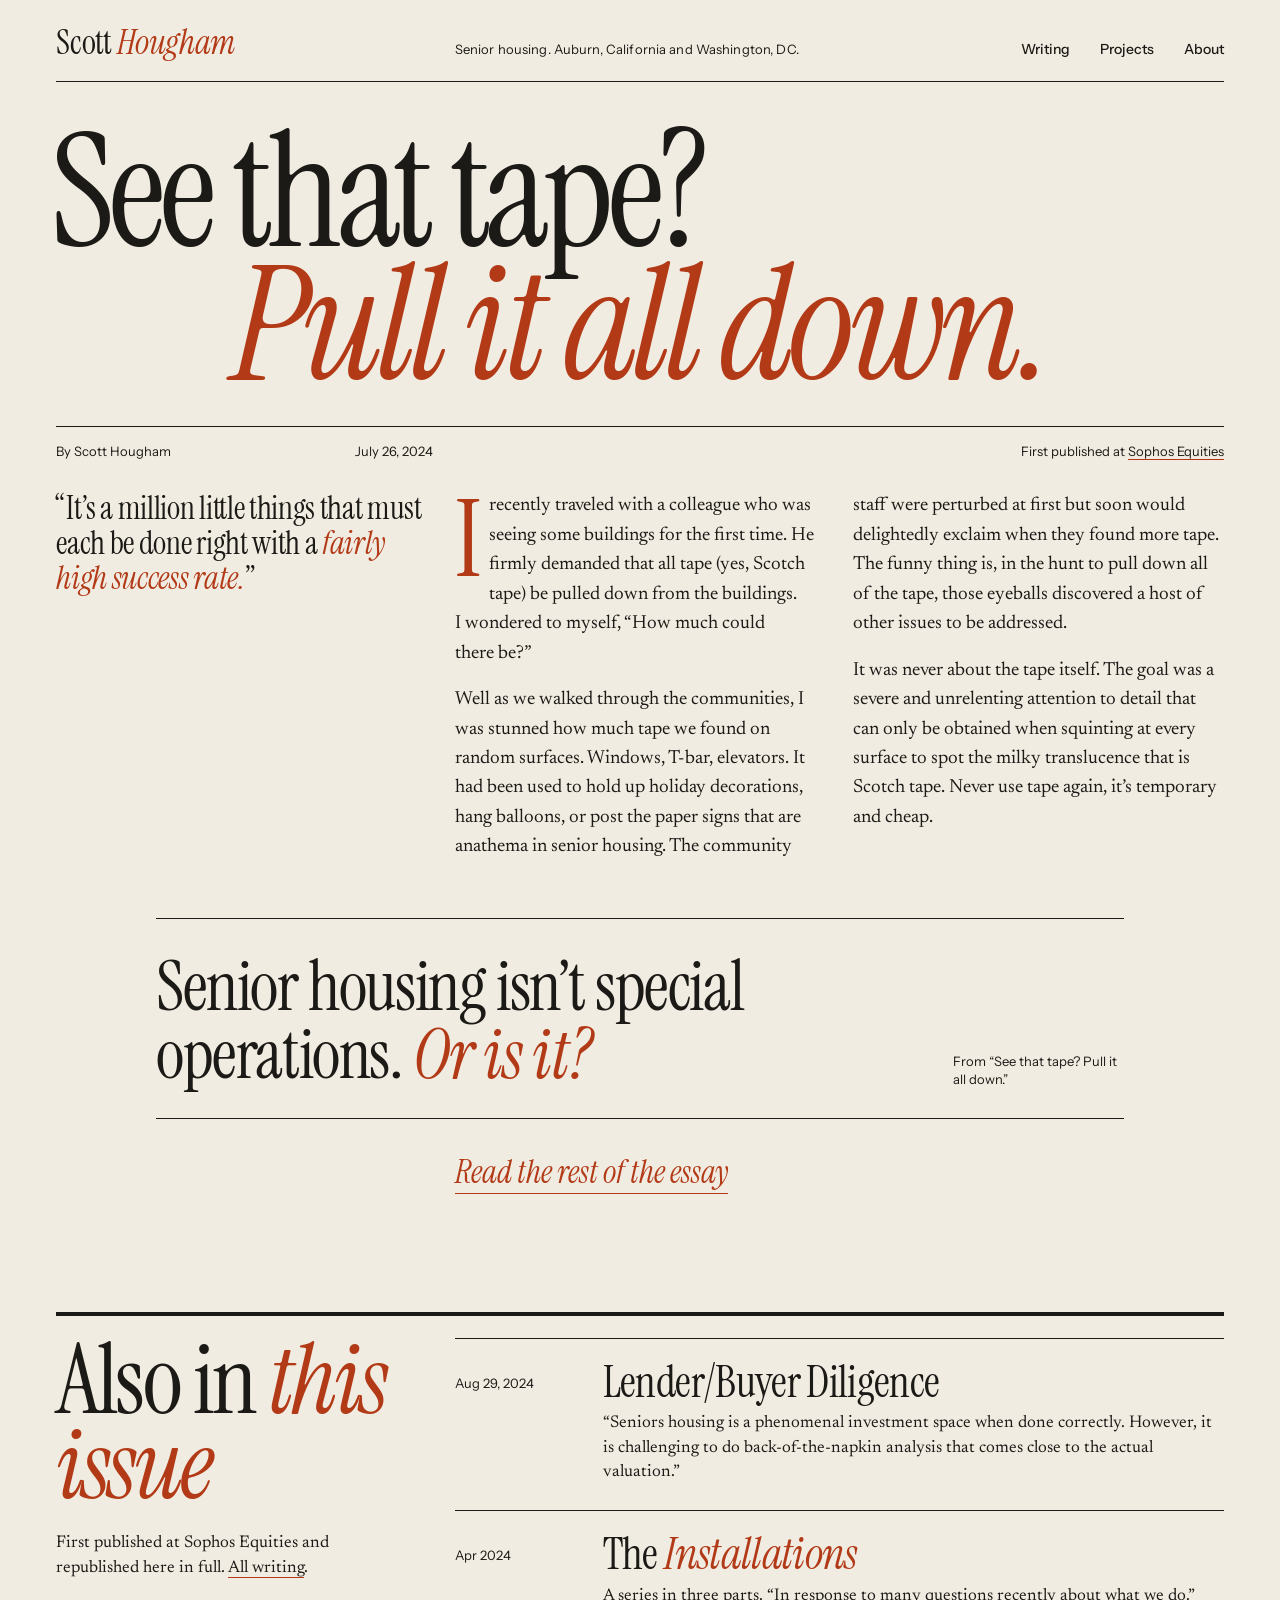
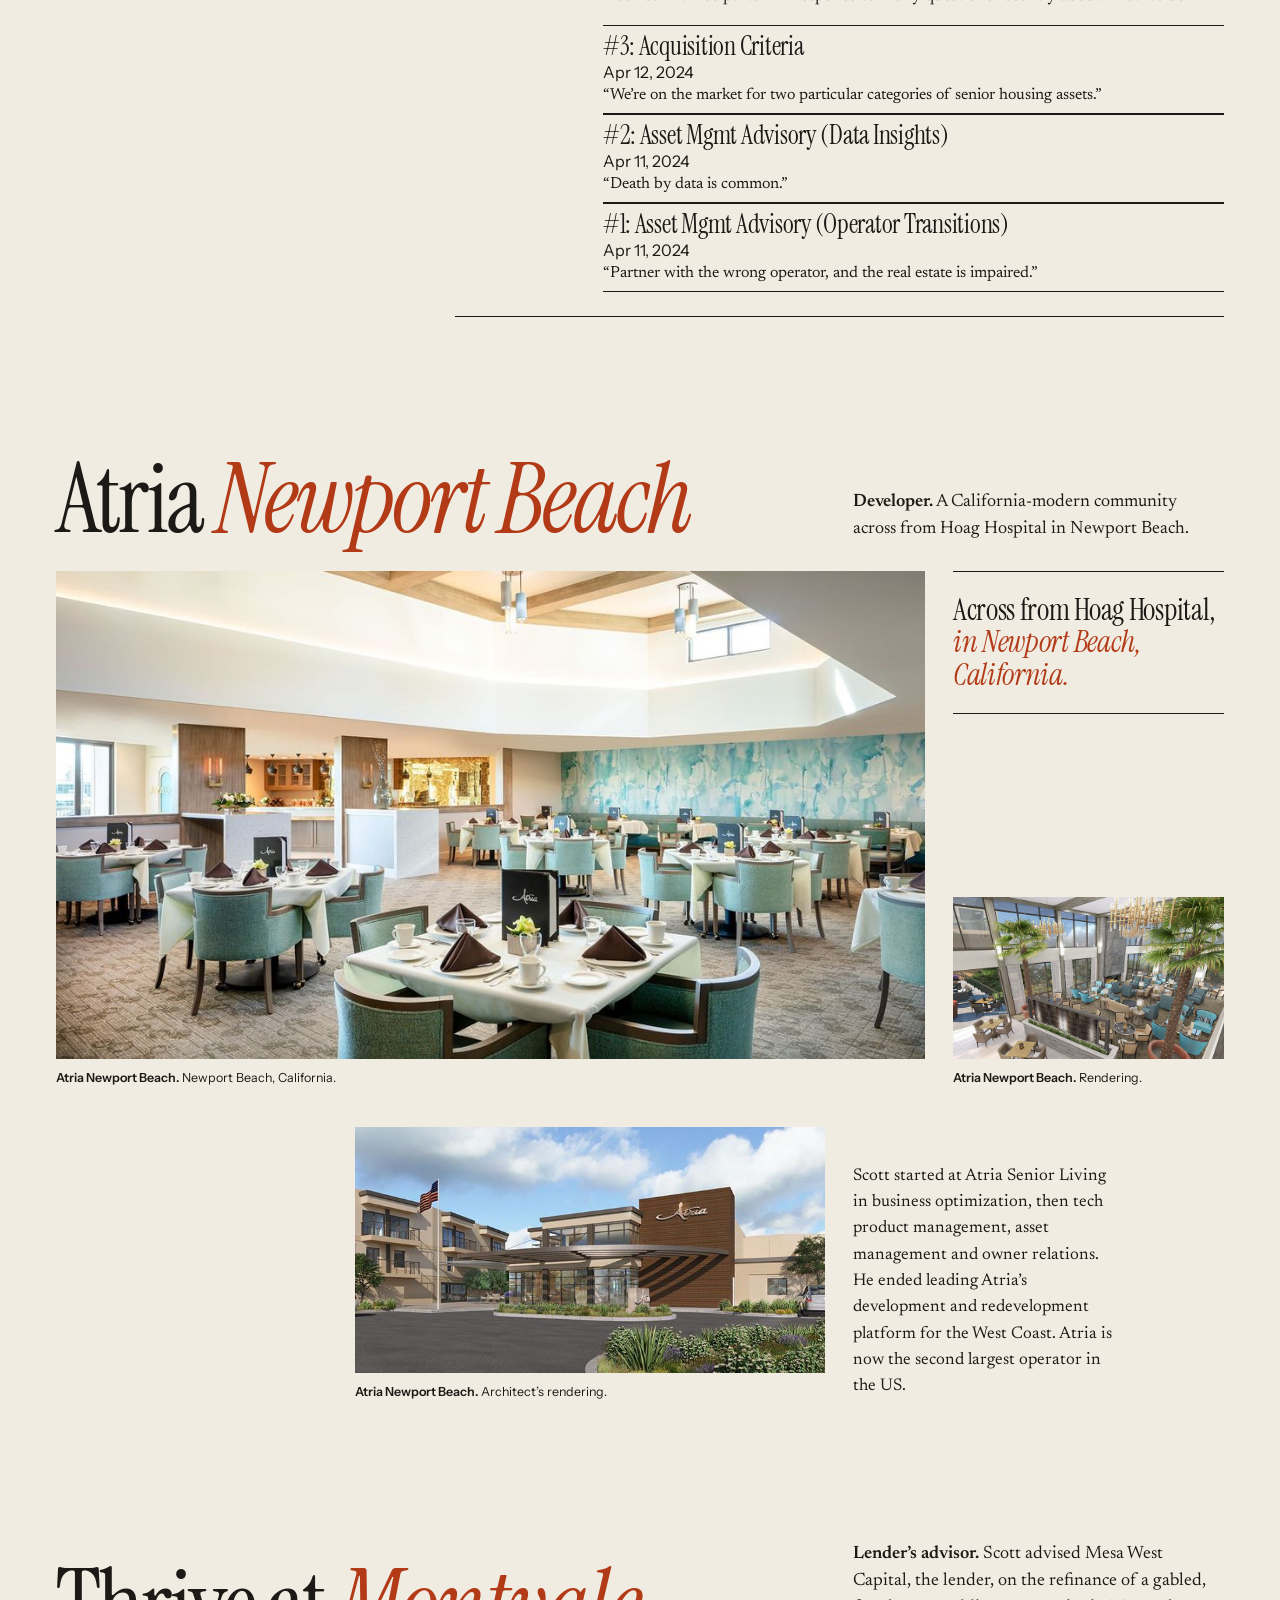
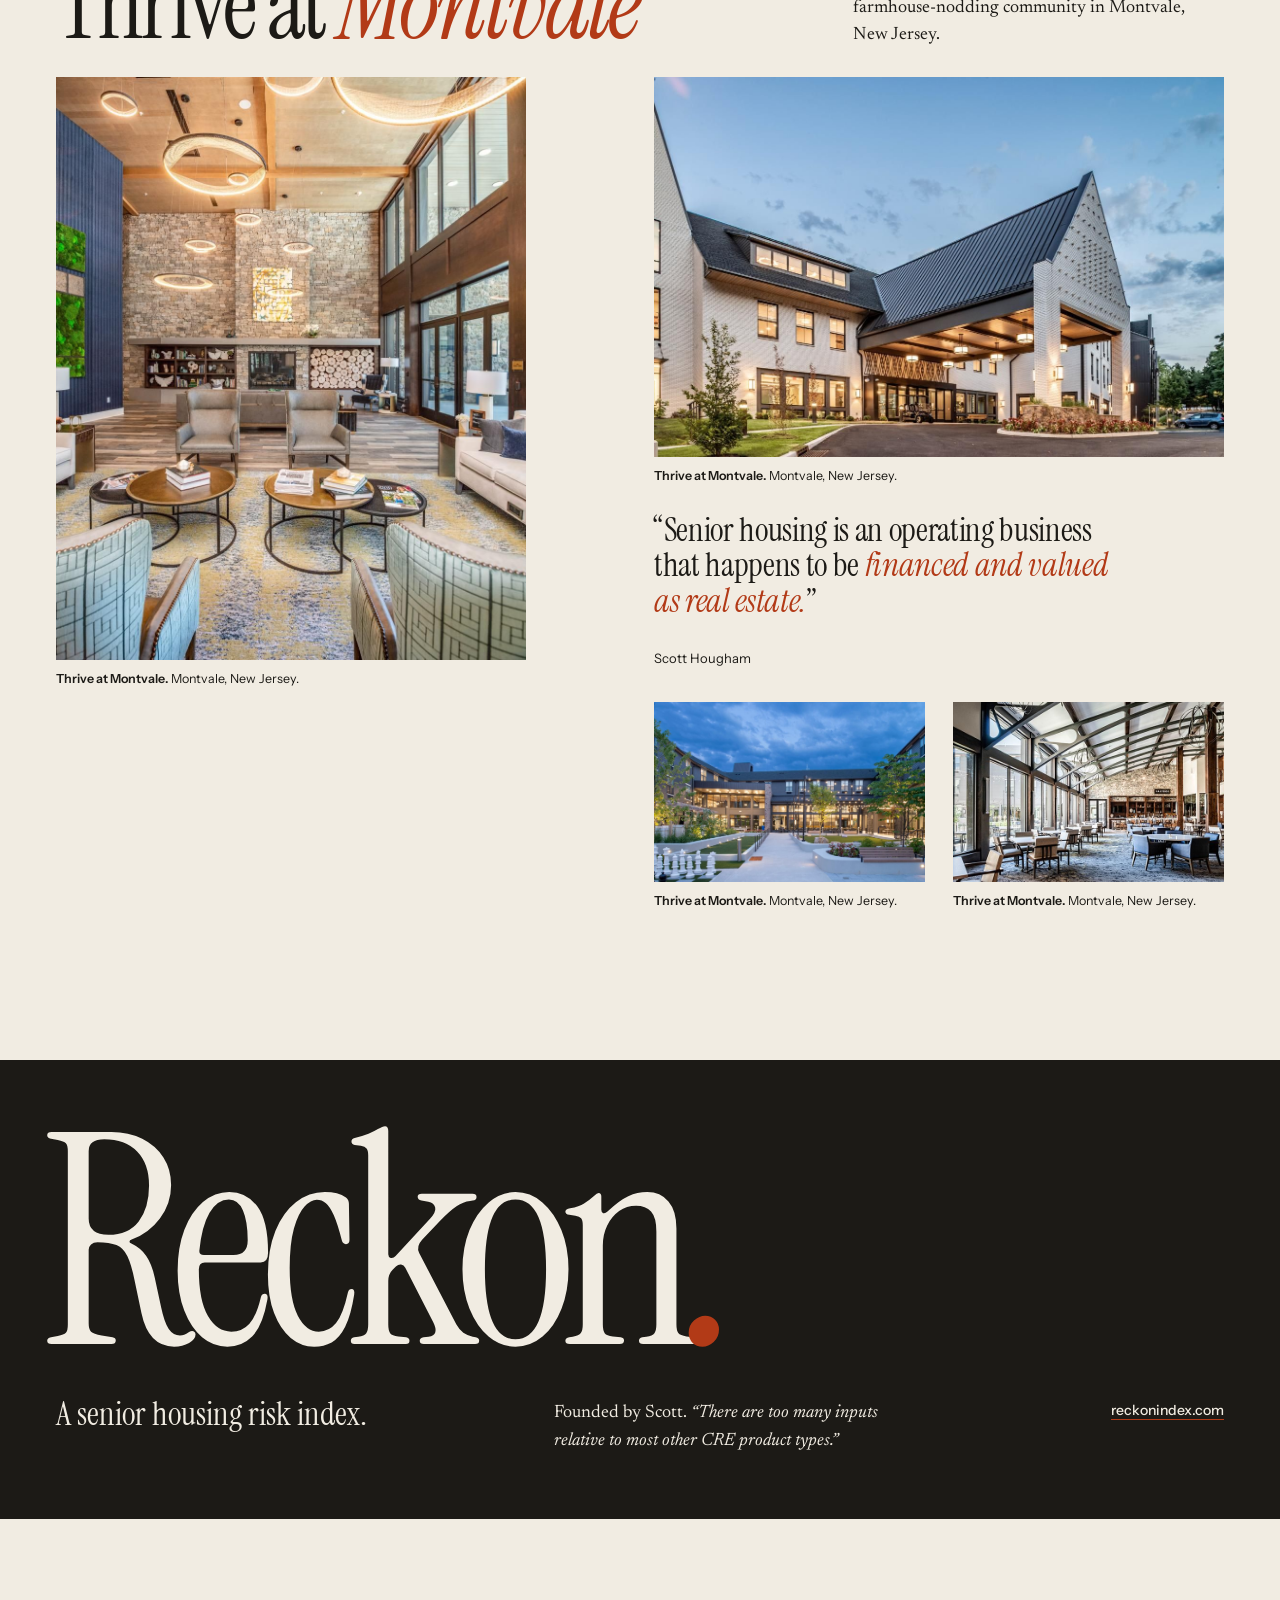
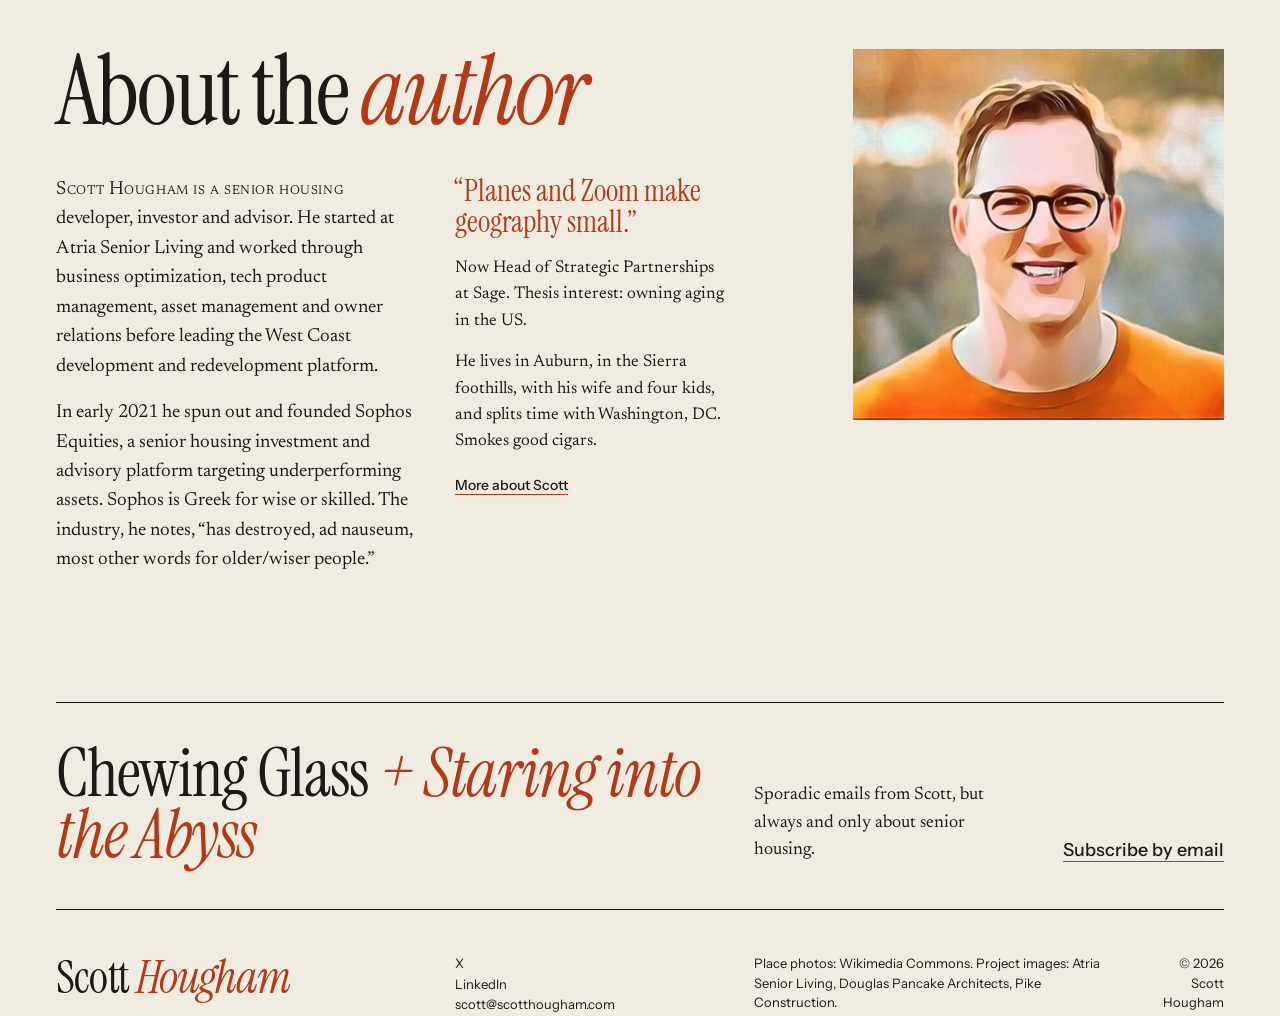
==== index.html @ 6f773454 "Launch scotthougham.com: Magazine design" ====
<!doctype html>
<html lang="en">
<head>
<meta charset="utf-8">
<meta name="viewport" content="width=device-width, initial-scale=1">
<title>Scott Hougham. Senior housing developer, investor and advisor</title>
<meta name="description" content="Scott Hougham is a senior housing developer, investor and advisor in Auburn, California and Washington, DC. Writing, projects and a newsletter about senior housing.">
<link rel="canonical" href="https://scotthougham.com/">
<meta property="og:type" content="website">
<meta property="og:site_name" content="Scott Hougham">
<meta property="og:title" content="Scott Hougham. Senior housing developer, investor and advisor">
<meta property="og:description" content="Scott Hougham is a senior housing developer, investor and advisor in Auburn, California and Washington, DC. Writing, projects and a newsletter about senior housing.">
<meta property="og:url" content="https://scotthougham.com/">
<meta property="og:image" content="https://scotthougham.com/assets/american-river-canyon-1.jpg">
<meta name="twitter:card" content="summary_large_image">
<meta name="theme-color" content="#F1ECE2">
<link rel="icon" href="/favicon.svg" type="image/svg+xml">
<link rel="preconnect" href="https://fonts.googleapis.com">
<link rel="preconnect" href="https://fonts.gstatic.com" crossorigin>
<link href="https://fonts.googleapis.com/css2?family=Instrument+Serif:ital@0;1&amp;family=Newsreader:ital,opsz,wght@0,6..72,300..600;1,6..72,300..600&amp;family=Instrument+Sans:wght@400;500;600&amp;display=swap" rel="stylesheet">
<link rel="stylesheet" href="/style.css">
</head>
<body>
<a class="skip" href="#main">Skip to content</a>
<header class="wrap">
  <div class="mast">
    <a class="name" href="/">Scott <em>Hougham</em></a>
    <span class="where">Senior housing. Auburn, California and Washington, DC.</span>
    <nav aria-label="Main">
      <a href="/writing/">Writing</a>
      <a href="/projects/">Projects</a>
      <a href="/about/">About</a>
    </nav>
  </div>
</header>
<main id="main">
<article class="wrap cover">
  <div class="grid">
    <h1 class="huge"><a href="/writing/see-that-tape-pull-it-all-down/">See that tape?<span class="l2">Pull it all down.</span></a></h1>
    <div class="byline">
      <span>By Scott Hougham</span>
      <span><time datetime="2024-07-26">July 26, 2024</time></span>
      <span>First published at <a href="https://sophoseq.com/sophos-blog/see-that-tape-pull-it-all-down">Sophos Equities</a></span>
    </div>
    <p class="dek">&ldquo;It&rsquo;s a million little things that must each be done right with a <em>fairly high success rate.</em>&rdquo;</p>
    <div class="body">
      <p class="cap">I recently traveled with a colleague who was seeing some buildings for the first time. He firmly demanded that all tape (yes, Scotch tape) be pulled down from the buildings. I wondered to myself, “How much could there be?”</p>
      <p>Well as we walked through the communities, I was stunned how much tape we found on random surfaces. Windows, T-bar, elevators. It had been used to hold up holiday decorations, hang balloons, or post the paper signs that are anathema in senior housing. The community staff were perturbed at first but soon would delightedly exclaim when they found more tape. The funny thing is, in the hunt to pull down all of the tape, those eyeballs discovered a host of other issues to be addressed.</p>
      <p>It was never about the tape itself. The goal was a severe and unrelenting attention to detail that can only be obtained when squinting at every surface to spot the milky translucence that is Scotch tape. Never use tape again, it’s temporary and cheap.</p>
    </div>
    <blockquote class="pull">
      <q>Senior housing isn&rsquo;t special operations. <em>Or is it?</em></q>
      <cite>From &ldquo;See that tape? Pull it all down.&rdquo;</cite>
    </blockquote>
    <p class="more"><a href="/writing/see-that-tape-pull-it-all-down/">Read the rest of the essay</a></p>
  </div>
</article>

<section class="wrap" id="writing">
  <div class="grid toc">
    <div class="head">
      <h2 class="sec-h">Also in <em>this issue</em></h2>
      <p class="intro">First published at Sophos Equities and republished here in full. <a href="/writing/">All writing</a>.</p>
    </div>
    <ol>
      <li><a class="row" href="/writing/lender-buyer-diligence/">
        <span class="date"><time datetime="2024-08-29">Aug 29, 2024</time></span>
        <span><span class="t">Lender/Buyer Diligence</span>
        <span class="d">&ldquo;Seniors housing is a phenomenal investment space when done correctly. However, it is challenging to do back-of-the-napkin analysis that comes close to the actual valuation.&rdquo;</span></span>
      </a></li>
      <li><div class="row">
        <span class="date">Apr 2024</span>
        <div><span class="t">The <i>Installations</i></span>
        <span class="d">A series in three parts. &ldquo;In response to many questions recently about what we do.&rdquo;</span>
        <ol class="parts">
          <li><a href="/writing/installation-3-acquisition-criteria/"><b>#3: Acquisition Criteria</b><span><span class="date">Apr 12, 2024</span>&ldquo;We&rsquo;re on the market for two particular categories of senior housing assets.&rdquo;</span></a></li>
          <li><a href="/writing/installation-2-asset-mgmt-advisory-data-insights/"><b>#2: Asset Mgmt Advisory (Data Insights)</b><span><span class="date">Apr 11, 2024</span>&ldquo;Death by data is common.&rdquo;</span></a></li>
          <li><a href="/writing/installation-1-asset-mgmt-advisory/"><b>#1: Asset Mgmt Advisory (Operator Transitions)</b><span><span class="date">Apr 11, 2024</span>&ldquo;Partner with the wrong operator, and the real estate is impaired.&rdquo;</span></a></li>
        </ol></div>
      </div></li>
    </ol>
  </div>
</section>

<section class="wrap feature atria" id="atria">
  <div class="grid">
    <div class="f-head">
      <h2 class="sec-h">Atria <em>Newport Beach</em></h2>
      <p><b>Developer.</b> A California-modern community across from Hoag Hospital in Newport Beach.</p>
    </div>
    <figure class="big"><div class="ph"><img src="/assets/atria-gallery.jpg" width="1800" height="1013" alt="Dining room at Atria Newport Beach" decoding="async" loading="lazy" srcset="/assets/atria-gallery-1000.jpg 1000w, /assets/atria-gallery.jpg 1800w" sizes="(max-width:900px) 100vw, 75vw"></div>
      <figcaption><b>Atria Newport Beach.</b> Newport Beach, California.</figcaption></figure>
    <div class="side">
      <p>Across from Hoag Hospital, <em>in Newport Beach, California.</em></p>
      <figure><div class="ph"><img src="/assets/atria-bistro.jpg" width="696" height="418" alt="Rendering of the bistro at Atria Newport Beach, with palms and chandeliers" decoding="async" loading="lazy"></div>
        <figcaption><b>Atria Newport Beach.</b> Rendering.</figcaption></figure>
    </div>
    <figure class="ext"><div class="ph"><img src="/assets/atria-exterior.jpg" width="696" height="365" alt="Architect rendering of the Atria Newport Beach exterior" decoding="async" loading="lazy"></div>
      <figcaption><b>Atria Newport Beach.</b> Architect&rsquo;s rendering.</figcaption></figure>
    <p class="extnote">Scott started at Atria Senior Living in business optimization, then tech product management, asset management and owner relations. He ended leading Atria&rsquo;s development and redevelopment platform for the West Coast. Atria is now the second largest operator in the US.</p>
  </div>
</section>

<section class="wrap feature thrive" id="thrive">
  <div class="grid">
    <div class="f-head">
      <h2 class="sec-h">Thrive at <em>Montvale</em></h2>
      <p><b>Lender&rsquo;s advisor.</b> Scott advised Mesa West Capital, the lender, on the refinance of a gabled, farmhouse-nodding community in Montvale, New Jersey.</p>
    </div>
    <figure class="tall"><div class="ph"><img src="/assets/thrive-72.jpg" width="967" height="1200" alt="Lobby lounge with fireplace at Thrive at Montvale" decoding="async" loading="lazy"></div>
      <figcaption><b>Thrive at Montvale.</b> Montvale, New Jersey.</figcaption></figure>
    <figure class="wide"><div class="ph"><img src="/assets/thrive-51.jpg" width="1200" height="801" alt="Gabled facade of Thrive at Montvale under a blue sky" decoding="async" loading="lazy"></div>
      <figcaption><b>Thrive at Montvale.</b> Montvale, New Jersey.</figcaption></figure>
    <div class="note">
      <p class="lead">&ldquo;Senior housing is an operating business that happens to be <em>financed and valued as real estate.</em>&rdquo;</p>
      <cite>Scott Hougham</cite>
    </div>
    <figure class="dusk"><div class="ph"><img src="/assets/thrive-46.jpg" width="1200" height="801" alt="Courtyard at Thrive at Montvale at dusk" decoding="async" loading="lazy"></div>
      <figcaption><b>Thrive at Montvale.</b> Montvale, New Jersey.</figcaption></figure>
    <figure class="dusk2"><div class="ph"><img src="/assets/thrive-saltbox.jpg" width="640" height="420" alt="Gabled entry of Thrive at Montvale at dusk" decoding="async" loading="lazy"></div>
      <figcaption><b>Thrive at Montvale.</b> Montvale, New Jersey.</figcaption></figure>
  </div>
</section>

<section class="reckon" id="reckon">
  <div class="grid">
    <a class="word" href="https://reckonindex.com">Reckon<em>.</em></a>
    <p class="r1">A senior housing risk index.</p>
    <p class="r2">Founded by Scott. <q>There are too many inputs relative to most other CRE product types.</q></p>
    <p class="r3"><a href="https://reckonindex.com">reckonindex.com</a></p>
  </div>
</section>

<section class="wrap about" id="about">
  <div class="grid">
    <h2 class="sec-h">About the <em>author</em></h2>
    <figure class="shot"><div class="ph"><img src="/assets/headshot-400.jpg" width="400" height="400" alt="Scott Hougham" decoding="async" loading="lazy" srcset="/assets/headshot-400.jpg 400w, /assets/headshot.jpg 800w" sizes="(max-width:900px) 280px, 30vw"></div></figure>
    <div class="bio">
      <p>Scott Hougham is a senior housing developer, investor and advisor. He started at Atria Senior Living and worked through business optimization, tech product management, asset management and owner relations before leading the West Coast development and redevelopment platform.</p>
      <p>In early 2021 he spun out and founded Sophos Equities, a senior housing investment and advisory platform targeting underperforming assets. Sophos is Greek for wise or skilled. The industry, he notes, &ldquo;has destroyed, ad nauseum, most other words for older/wiser people.&rdquo;</p>
    </div>
    <div class="bio2">
      <p class="q">&ldquo;Planes and Zoom make geography small.&rdquo;</p>
      <p>Now Head of Strategic Partnerships at Sage. Thesis interest: owning aging in the US.</p>
      <p>He lives in Auburn, in the Sierra foothills, with his wife and four kids, and splits time with Washington, DC. Smokes good cigars.</p>
      <p class="go"><a href="/about/">More about Scott</a></p>
    </div>
  </div>
</section>

<section class="wrap" aria-label="Newsletter">
  <div class="grid letter">
    <h2>Chewing Glass <em>+ Staring into the Abyss</em></h2>
    <p>Sporadic emails from Scott, but always and only about senior housing.</p>
    <p class="go"><a href="mailto:scott@scotthougham.com?subject=Subscribe%20to%20Chewing%20Glass">Subscribe by email</a></p>
  </div>
</section>
</main>
<footer class="wrap">
  <div class="grid">
    <p class="sign"><a href="/">Scott <em>Hougham</em></a></p>
    <p class="links">
      <a href="https://x.com/ScottHougham">X</a>
      <a href="https://www.linkedin.com/in/scotthougham/">LinkedIn</a>
      <a href="mailto:scott@scotthougham.com">scott@scotthougham.com</a>
    </p>
    <p class="credit">Place photos: Wikimedia Commons. Project images: Atria Senior Living, Douglas Pancake Architects, Pike Construction.</p>
    <p class="copy">&copy; 2026 Scott Hougham</p>
  </div>
</footer>
</body>
</html>
---- style.css ----
:root{
  --paper:#F1ECE2;
  --ink:#1C1A16;
  --red:#B23A17;
  --display:"Instrument Serif", Georgia, serif;
  --text:"Newsreader", Georgia, serif;
  --sans:"Instrument Sans", Helvetica, Arial, sans-serif;
  --m:clamp(20px, 4.4vw, 64px);
  --gap:28px;
}
*{box-sizing:border-box;margin:0;padding:0}
html{background:var(--paper);color:var(--ink)}
body{font-family:var(--text);font-size:19px;line-height:1.55;font-optical-sizing:auto;-webkit-font-smoothing:antialiased;text-rendering:optimizeLegibility}
::selection{background:var(--red);color:var(--paper)}
a{color:var(--ink);text-decoration:none}
a:hover{color:var(--red)}
a:focus-visible{outline:2px solid var(--red);outline-offset:3px}
img{display:block;max-width:100%;height:auto}
.ph{overflow:hidden;background:var(--ink)}
.ph img{width:100%;height:100%;object-fit:cover}
em.r,h1 em,h2 em,h3 em{color:var(--red)}
.wrap{padding:0 var(--m)}
.grid{display:grid;grid-template-columns:repeat(12,minmax(0,1fr));column-gap:var(--gap)}
.skip{position:absolute;left:-9999px}
.skip:focus{left:var(--m);top:8px;background:var(--ink);color:var(--paper);padding:6px 10px;font-family:var(--sans);font-size:14px}

/* masthead */
.mast{display:grid;grid-template-columns:repeat(12,minmax(0,1fr));column-gap:var(--gap);align-items:baseline;padding-top:26px;padding-bottom:16px;border-bottom:1px solid var(--ink)}
.mast .name{grid-column:1/5;font-family:var(--display);font-size:34px;line-height:1;letter-spacing:-.01em}
.mast .name em{color:var(--red)}
.mast .where{grid-column:5/9;font-family:var(--sans);font-size:13px;letter-spacing:.01em}
.mast nav{grid-column:9/13;display:flex;justify-content:flex-end;gap:30px;font-family:var(--sans);font-size:14px;font-weight:500}
.mast nav a{border-bottom:2px solid var(--paper);padding-bottom:2px}
.mast nav a:hover{border-bottom-color:var(--red);color:var(--ink)}
.mast nav a[aria-current]{border-bottom-color:var(--red)}

/* shared type */
.huge{font-family:var(--display);font-weight:400;font-size:clamp(64px, 12.4vw, 196px);line-height:.84;letter-spacing:-.035em;margin-left:-.04em;text-wrap:balance}
.huge .l2{display:block;font-style:italic;color:var(--red);padding-left:1.15em}
.byline{grid-column:1/13;display:grid;grid-template-columns:repeat(12,minmax(0,1fr));column-gap:var(--gap);margin-top:34px;padding-top:14px;border-top:1px solid var(--ink);font-family:var(--sans);font-size:13px}
.byline span:nth-child(1){grid-column:1/4}
.byline span:nth-child(2){grid-column:4/7}
.byline span:nth-child(3){grid-column:7/13;text-align:right}
.byline a{border-bottom:1px solid var(--red)}
.sec-h{font-family:var(--display);font-weight:400;font-size:clamp(52px, 7.6vw, 120px);line-height:.88;letter-spacing:-.03em}
.more{font-family:var(--display);font-size:32px;font-style:italic;line-height:1.2}
.more a{color:var(--red);border-bottom:1px solid var(--red)}
.more a:hover{color:var(--ink);border-bottom-color:var(--ink)}
.go{font-family:var(--sans);font-size:14px;font-weight:500}
.go a{border-bottom:1px solid var(--red)}
figure figcaption{font-family:var(--sans);font-size:12.5px;line-height:1.4;margin-top:10px;max-width:34em}
figure figcaption b{font-weight:600}

/* home cover */
.cover{padding-top:44px}
.cover h1{grid-column:1/13}
.dek{grid-column:1/5;margin-top:30px;font-family:var(--display);font-size:clamp(28px, 2.5vw, 38px);line-height:1.08;letter-spacing:-.01em}
.dek em{color:var(--red)}
.cover .body{grid-column:5/13;margin-top:30px;columns:2;column-gap:var(--gap)}
.cover .body p{margin-bottom:.9em;hyphens:auto;text-wrap:pretty}
.cap::first-letter{float:left;font-family:var(--display);font-size:5.6em;line-height:.8;padding:.06em .08em 0 0;color:var(--red)}
.pull{grid-column:2/12;margin:56px 0 0;padding:34px 0 30px;border-top:1px solid var(--ink);border-bottom:1px solid var(--ink);display:grid;grid-template-columns:repeat(10,minmax(0,1fr));column-gap:var(--gap)}
.pull q{grid-column:1/9;font-family:var(--display);font-size:clamp(40px, 5.4vw, 84px);line-height:.98;letter-spacing:-.02em;quotes:none}
.pull q em{color:var(--red)}
.pull cite{grid-column:9/11;align-self:end;font-family:var(--sans);font-style:normal;font-size:13px;line-height:1.4}
.cover .more{grid-column:5/13;margin-top:34px}

/* contents */
.toc{margin-top:120px;padding-top:22px;border-top:4px solid var(--ink)}
.toc .head{grid-column:1/5}
.toc .intro{margin-top:22px;font-size:17px;line-height:1.5;max-width:20em}
.toc .intro a{border-bottom:1px solid var(--red)}
.toc ol{grid-column:5/13;list-style:none}
.toc ol > li{border-bottom:1px solid var(--ink)}
.toc ol > li:first-child{border-top:1px solid var(--ink)}
.toc .row{display:grid;grid-template-columns:120px minmax(0,1fr);column-gap:var(--gap);padding:22px 0 24px}
.toc .date{font-family:var(--sans);font-size:13px;padding-top:12px}
.toc .t{font-family:var(--display);font-size:clamp(32px, 3.4vw, 52px);line-height:1;letter-spacing:-.015em;display:block}
.toc .d{display:block;margin-top:8px;font-size:17px;line-height:1.45;max-width:36em}
.toc a.row:hover .t{color:var(--red)}
.toc a.row:hover .d{color:var(--ink)}
.toc .t i{font-style:italic;color:var(--red)}
.toc .parts{list-style:none;margin-top:16px;font-size:17px;line-height:1.45}
.toc .parts li{padding:6px 0;border-top:1px solid var(--ink)}
.toc .parts li:last-child{border-bottom:1px solid var(--ink)}
.toc .parts a{display:block}
.toc .parts a b{font-weight:500;font-family:var(--display);font-size:26px;line-height:1.1;display:block;letter-spacing:-.01em}
.toc .parts a:hover b{color:var(--red)}
.toc .parts a span{display:block;font-size:16px}
.toc .parts a:hover span{color:var(--ink)}
.toc .parts .date{padding-top:0;margin-right:8px}

/* features */
.feature{margin-top:140px}
.f-head{grid-column:1/13;display:grid;grid-template-columns:repeat(12,minmax(0,1fr));column-gap:var(--gap);align-items:end;margin-bottom:28px}
.f-head h2{grid-column:1/9}
.f-head p{grid-column:9/13;font-size:18px;line-height:1.5}
.f-head p b{font-weight:600}

.atria .big{grid-column:1/10}
.atria .big .ph{aspect-ratio:16/9}
.atria .side{grid-column:10/13;display:flex;flex-direction:column;justify-content:space-between}
.atria .side .ph{aspect-ratio:696/418}
.atria .side p{font-family:var(--display);font-size:30px;line-height:1.08;letter-spacing:-.01em;padding:22px 0;border-top:1px solid var(--ink);border-bottom:1px solid var(--ink);margin-bottom:28px}
.atria .side p em{color:var(--red)}
.atria .ext{grid-column:4/9;margin-top:40px}
.atria .ext .ph{aspect-ratio:696/365}
.atria .extnote{grid-column:9/12;margin-top:40px;align-self:end;font-size:17px}

.thrive .tall{grid-column:1/6;grid-row:2/5}
.thrive .tall .ph{aspect-ratio:967/1200}
.thrive .wide{grid-column:7/13;grid-row:2}
.thrive .wide .ph{aspect-ratio:3/2}
.thrive .note{grid-column:7/12;grid-row:3;align-self:end;margin-top:28px}
.thrive .note p{font-size:18px;margin-bottom:.8em}
.thrive .note .lead{font-family:var(--display);font-size:clamp(30px, 2.6vw, 40px);line-height:1.06;letter-spacing:-.01em}
.thrive .note .lead em{color:var(--red)}
.thrive .note cite{font-family:var(--sans);font-style:normal;font-size:13px}
.thrive .dusk{grid-column:7/10;grid-row:4;margin-top:28px}
.thrive .dusk .ph{aspect-ratio:3/2}
.thrive .dusk2{grid-column:10/13;grid-row:4;margin-top:28px}
.thrive .dusk2 .ph{aspect-ratio:3/2}

/* reckon */
.reckon{margin-top:150px;background:var(--ink);color:var(--paper);padding:70px var(--m) 64px}
.reckon a{color:var(--paper)}
.reckon a:hover{color:var(--red)}
.reckon ::selection{background:var(--red);color:var(--paper)}
.reckon .word{grid-column:1/13;font-family:var(--display);font-weight:400;font-size:clamp(96px, 23vw, 360px);line-height:.78;letter-spacing:-.05em;margin-left:-.05em}
.reckon .word em{color:var(--red)}
.reckon .r1{grid-column:1/5;margin-top:36px;font-family:var(--display);font-size:clamp(28px, 2.6vw, 40px);line-height:1.06}
.reckon .r2{grid-column:6/10;margin-top:40px;font-size:18px}
.reckon .r2 q{font-style:italic}
.reckon .r3{grid-column:10/13;margin-top:40px;font-family:var(--sans);font-size:14px;font-weight:500;text-align:right}
.reckon .r3 a{border-bottom:1px solid var(--red)}

/* home about */
.about{margin-top:130px}
.about h2{grid-column:1/8}
.about .shot{grid-column:9/13;grid-row:1/3}
.about .shot .ph{aspect-ratio:1/1}
.about .bio{grid-column:1/5;margin-top:40px}
.about .bio p{margin-bottom:.9em}
.about .bio p:first-child::first-line{font-variant:small-caps;letter-spacing:.03em}
.about .bio2{grid-column:5/8;margin-top:40px;font-size:17px}
.about .bio2 p{margin-bottom:.9em}
.about .bio2 .go{margin-top:1.4em}
.about .bio2 .q{font-family:var(--display);font-size:30px;line-height:1.05;color:var(--red);margin-bottom:.6em}

/* newsletter */
.letter{margin-top:110px;border-top:1px solid var(--ink);border-bottom:1px solid var(--ink);padding:40px 0 44px}
.letter h2{grid-column:1/8;font-family:var(--display);font-weight:400;font-size:clamp(40px, 5.2vw, 80px);line-height:.92;letter-spacing:-.02em}
.letter p{grid-column:8/11;align-self:end;font-size:18px}
.letter .go{grid-column:11/13;align-self:end;text-align:right}

/* footer */
footer{margin-top:44px;padding-bottom:44px}
footer .grid > *{font-family:var(--sans);font-size:13px;line-height:1.5}
footer .grid > .sign{grid-column:1/5;font-family:var(--display);font-size:46px;line-height:1;letter-spacing:-.02em}
footer .sign em{color:var(--red)}
footer .links{grid-column:5/8;display:flex;flex-direction:column}
footer .links a{width:max-content;border-bottom:1px solid var(--paper)}
footer .links a:hover{border-bottom-color:var(--red)}
footer .credit{grid-column:8/12}
footer .copy{grid-column:12/13;text-align:right}

/* page heads (writing, projects, about, 404) */
.page-head{padding-top:44px}
.page-head h1{grid-column:1/13}
.page-head .lede{grid-column:1/6;margin-top:30px;font-family:var(--display);font-size:clamp(28px, 2.5vw, 38px);line-height:1.08;letter-spacing:-.01em}
.page-head .lede em{color:var(--red)}
.page-head + .wrap .toc,.page-head + section .toc{margin-top:80px}

/* article */
.article{padding-top:44px}
.article h1{grid-column:1/13;font-family:var(--display);font-weight:400;font-size:clamp(60px, 10vw, 164px);line-height:.86;letter-spacing:-.035em;margin-left:-.04em;text-wrap:balance}
.article h1.long{font-size:clamp(48px, 6.6vw, 108px);line-height:.9}
.article h1 .l2{display:block;font-style:italic;color:var(--red);padding-left:1.15em}
.article h1.long .l2{padding-left:0}
.article h1 em{font-style:italic}
.article .aside{grid-column:1/5;margin-top:44px}
.article .aside .dek{margin-top:0;position:sticky;top:32px}
.prose{grid-column:5/11;margin-top:44px;max-width:680px;font-size:20px;line-height:1.62}
.prose p,.prose ul,.prose ol{margin-bottom:1.05em;text-wrap:pretty;hyphens:auto}
.prose a{border-bottom:1px solid var(--red)}
.prose strong{font-weight:600}
.prose ul,.prose ol{padding-left:1.4em}
.prose li{margin-bottom:.55em;padding-left:.3em}
.prose li::marker{color:var(--red);font-family:var(--sans);font-size:.8em;font-weight:500}
.prose .note{font-style:italic;font-size:18px;margin-bottom:1.6em;padding-bottom:1.2em;border-bottom:1px solid var(--ink)}
.prose .note em,.prose .note i{font-style:italic}
.prose p.cap::first-letter{font-size:4.4em;line-height:.82;padding:.05em .1em 0 0}
.prose p:last-child::after{content:"";display:inline-block;width:.55em;height:.55em;background:var(--red);margin-left:.4em;vertical-align:baseline}
.colophon{grid-column:5/11;max-width:680px;margin-top:28px;padding-top:16px;border-top:1px solid var(--ink);font-family:var(--sans);font-size:14px}
.colophon a{border-bottom:1px solid var(--red)}

.series{grid-column:5/11;max-width:680px;margin-top:64px}
.series h2{font-family:var(--display);font-weight:400;font-size:44px;line-height:1;letter-spacing:-.015em}
.series p{font-size:17px;margin-top:8px}
.series ol{list-style:none;margin-top:18px;border-top:1px solid var(--ink)}
.series li{border-bottom:1px solid var(--ink)}
.series li a,.series li span.here{display:grid;grid-template-columns:100px minmax(0,1fr);column-gap:20px;padding:12px 0;font-size:18px;line-height:1.35}
.series li small{font-family:var(--sans);font-size:13px;padding-top:3px}
.series li span.here{color:var(--red)}
.series li span.here b{font-weight:400;font-style:italic}

.pn{margin-top:110px;padding-top:22px;border-top:4px solid var(--ink)}
.pn a{grid-column:span 6;display:block;padding-bottom:6px}
.pn a.next{grid-column:7/13;text-align:right}
.pn .t{display:block;font-family:var(--display);font-size:clamp(34px, 3.8vw, 58px);line-height:1;letter-spacing:-.015em;text-wrap:balance}
.pn .meta{display:block;margin-top:12px;font-family:var(--sans);font-size:13px}
.pn a:hover .t{color:var(--red)}
.pn a:hover .meta{color:var(--ink)}

/* projects page */
.thrive-more{grid-column:1/13;display:grid;grid-template-columns:repeat(12,minmax(0,1fr));column-gap:var(--gap);margin-top:48px}
.thrive-more figure:nth-child(1){grid-column:1/8}
.thrive-more figure:nth-child(2){grid-column:8/13}
.thrive-more .ph{aspect-ratio:3/2}

/* about page */
.ab{margin-top:64px}
.ab .shot{grid-column:1/5;align-self:start}
.ab .shot .ph{aspect-ratio:1/1}
.ab .text{grid-column:6/12;grid-row:1/span 3;max-width:680px;font-size:20px;line-height:1.62}
.ab .text p{margin-bottom:1.05em;text-wrap:pretty}
.ab .text a{border-bottom:1px solid var(--red)}
.ab .text p.cap::first-letter{font-size:4.4em;line-height:.82;padding:.05em .1em 0 0}
.ab .text .q{font-family:var(--display);font-size:clamp(30px, 2.8vw, 42px);line-height:1.05;color:var(--red);margin:1em 0 .8em;letter-spacing:-.01em}
.ab .text .quiet{font-family:var(--sans);font-size:14px;line-height:1.5;margin-top:1.6em}
.ab .elsewhere{grid-column:1/5;align-self:start;margin-top:28px;font-family:var(--sans);font-size:14px;font-weight:500;display:flex;flex-direction:column;gap:4px}
.ab .elsewhere a{width:max-content;border-bottom:1px solid var(--red)}
.ab-pull{margin-top:96px}
.ab-pull .pull{margin-top:0}
.place{margin-top:96px}
.place figure{grid-column:1/13}
.place .ph{aspect-ratio:21/9}

/* 404 */
.lost .lede{grid-column:1/7}
.lost .more{grid-column:1/13;margin-top:40px}

@media (max-width:900px){
  body{font-size:18px}
  .grid,.mast,.byline,.f-head,.pull,.thrive-more{grid-template-columns:minmax(0,1fr);column-gap:0}
  .grid > *,.mast > *,.byline > *,.f-head > *,.pull > *,.thrive-more > *{grid-column:1/-1 !important;grid-row:auto !important}
  .mast{padding-top:18px;row-gap:10px}
  .mast .where{display:none}
  .mast nav{justify-content:flex-start;gap:22px}
  .mast .name{font-size:30px}
  .cover,.page-head,.article{padding-top:28px}
  .huge{font-size:clamp(58px, 17vw, 120px);line-height:.86}
  .huge .l2,.article h1 .l2{padding-left:.6em}
  .article h1{font-size:clamp(52px, 14.5vw, 110px);line-height:.88}
  .article h1.long{font-size:clamp(40px, 10.6vw, 80px)}
  .article h1.long .l2{padding-left:0}
  .byline{row-gap:2px;margin-top:26px}
  .byline span{text-align:left !important}
  .dek{margin-top:24px}
  .cover .body{columns:1;margin-top:22px}
  .pull{margin-top:28px;padding:24px 0;row-gap:16px}
  .cover .more{margin-top:24px;font-size:28px}
  .toc{margin-top:84px}
  .toc ol{margin-top:30px}
  .toc .row{grid-template-columns:minmax(0,1fr);row-gap:4px}
  .toc .date{padding-top:0}
  .feature{margin-top:96px}
  .f-head{row-gap:16px}
  .atria .side p{margin:22px 0}
  .atria .side figure{margin-top:0}
  .atria .ext,.atria .extnote{margin-top:24px}
  .thrive .tall,.thrive .wide{margin-bottom:24px}
  .thrive .note{margin-top:0;margin-bottom:12px}
  .thrive .dusk,.thrive .dusk2{margin-top:12px}
  .thrive-more{margin-top:24px;row-gap:24px}
  .reckon{margin-top:96px;padding-top:48px;padding-bottom:48px}
  .reckon .r2,.reckon .r3{margin-top:20px;text-align:left}
  .about{margin-top:96px}
  .about .shot{margin-top:28px;max-width:280px}
  .about .bio,.about .bio2{margin-top:24px}
  .letter{margin-top:72px}
  .letter p,.letter .go{margin-top:18px;text-align:left}
  .article .aside{margin-top:30px}
  .article .aside .dek{position:static;font-size:28px}
  .prose{margin-top:26px;font-size:19px;line-height:1.6}
  .series{margin-top:48px}
  .series li a,.series li span.here{grid-template-columns:minmax(0,1fr);row-gap:2px}
  .pn{margin-top:72px;row-gap:28px}
  .pn a.next{text-align:left}
  .ab{margin-top:36px;row-gap:28px}
  .ab .shot{max-width:320px}
  .ab .text{font-size:19px}
  .ab-pull,.place{margin-top:64px}
  .place .ph{aspect-ratio:3/2}
  footer .grid{row-gap:20px}
  footer .copy{text-align:left}
}
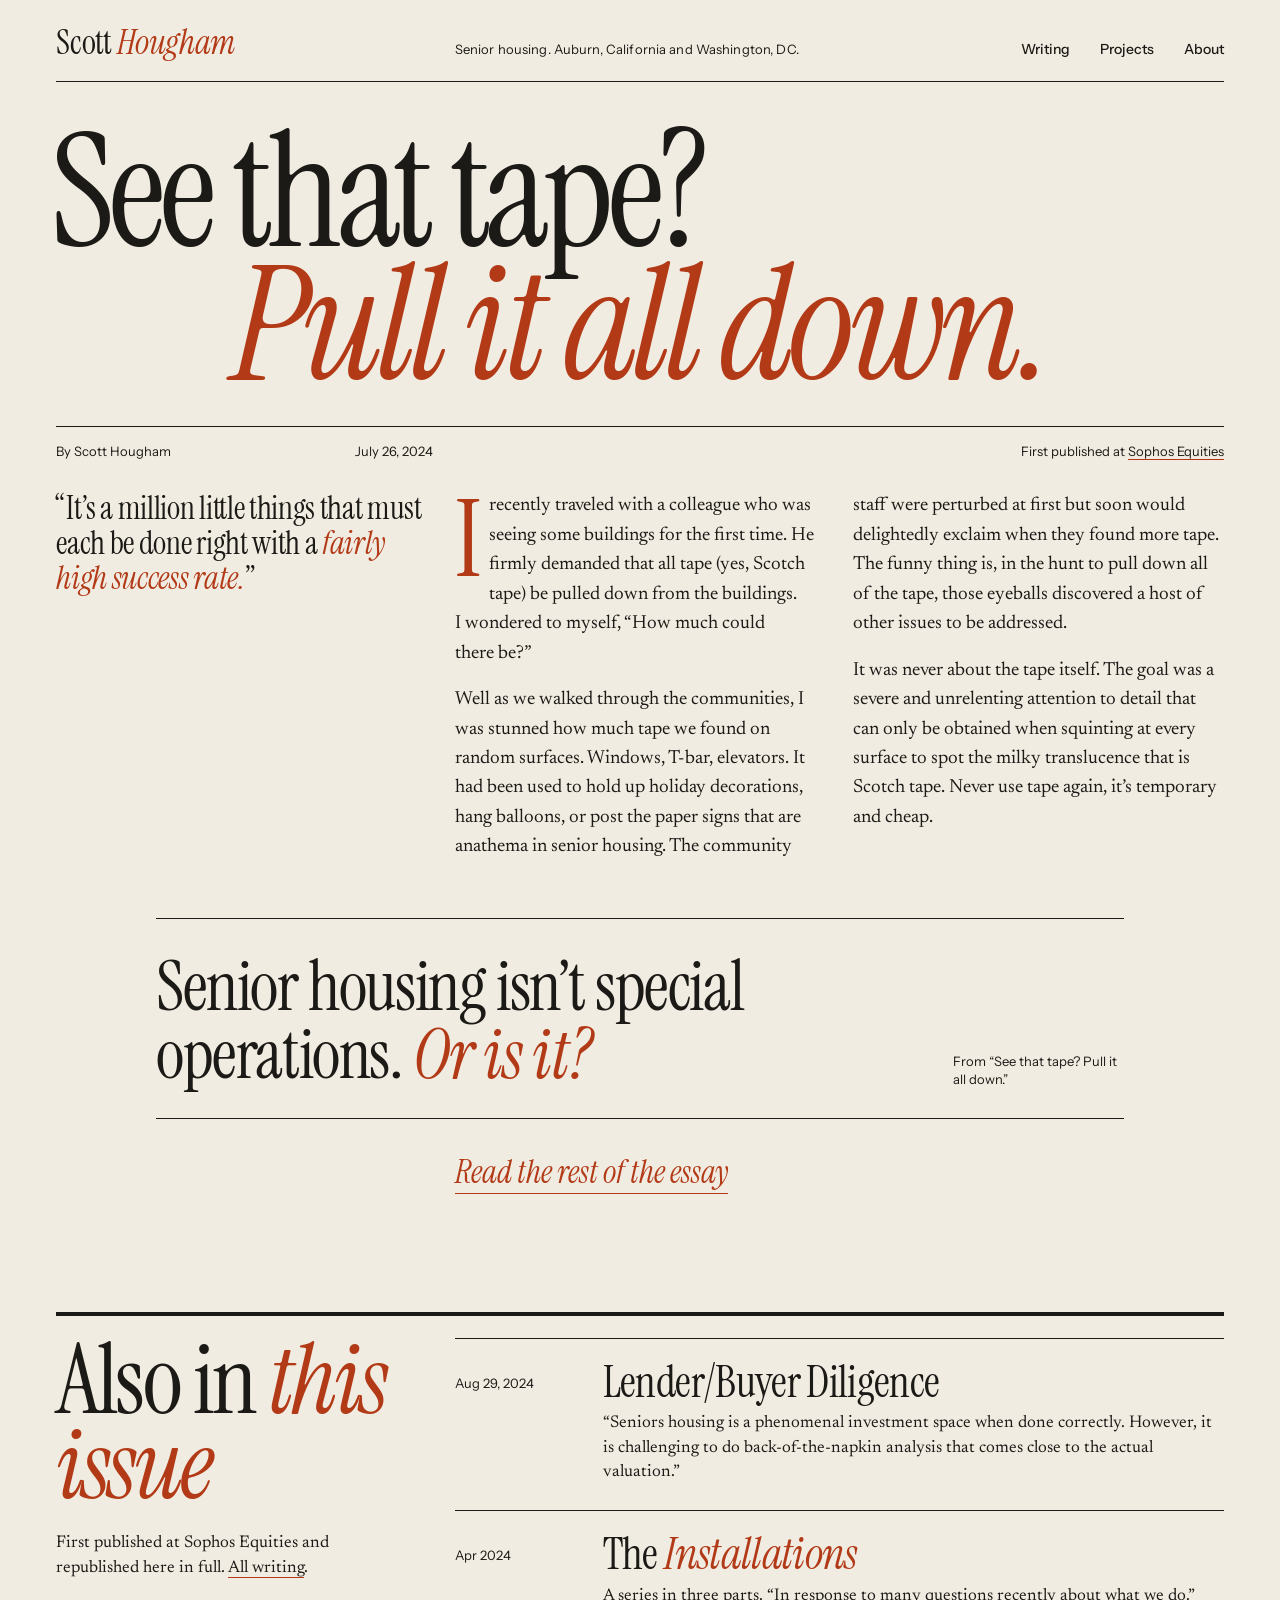
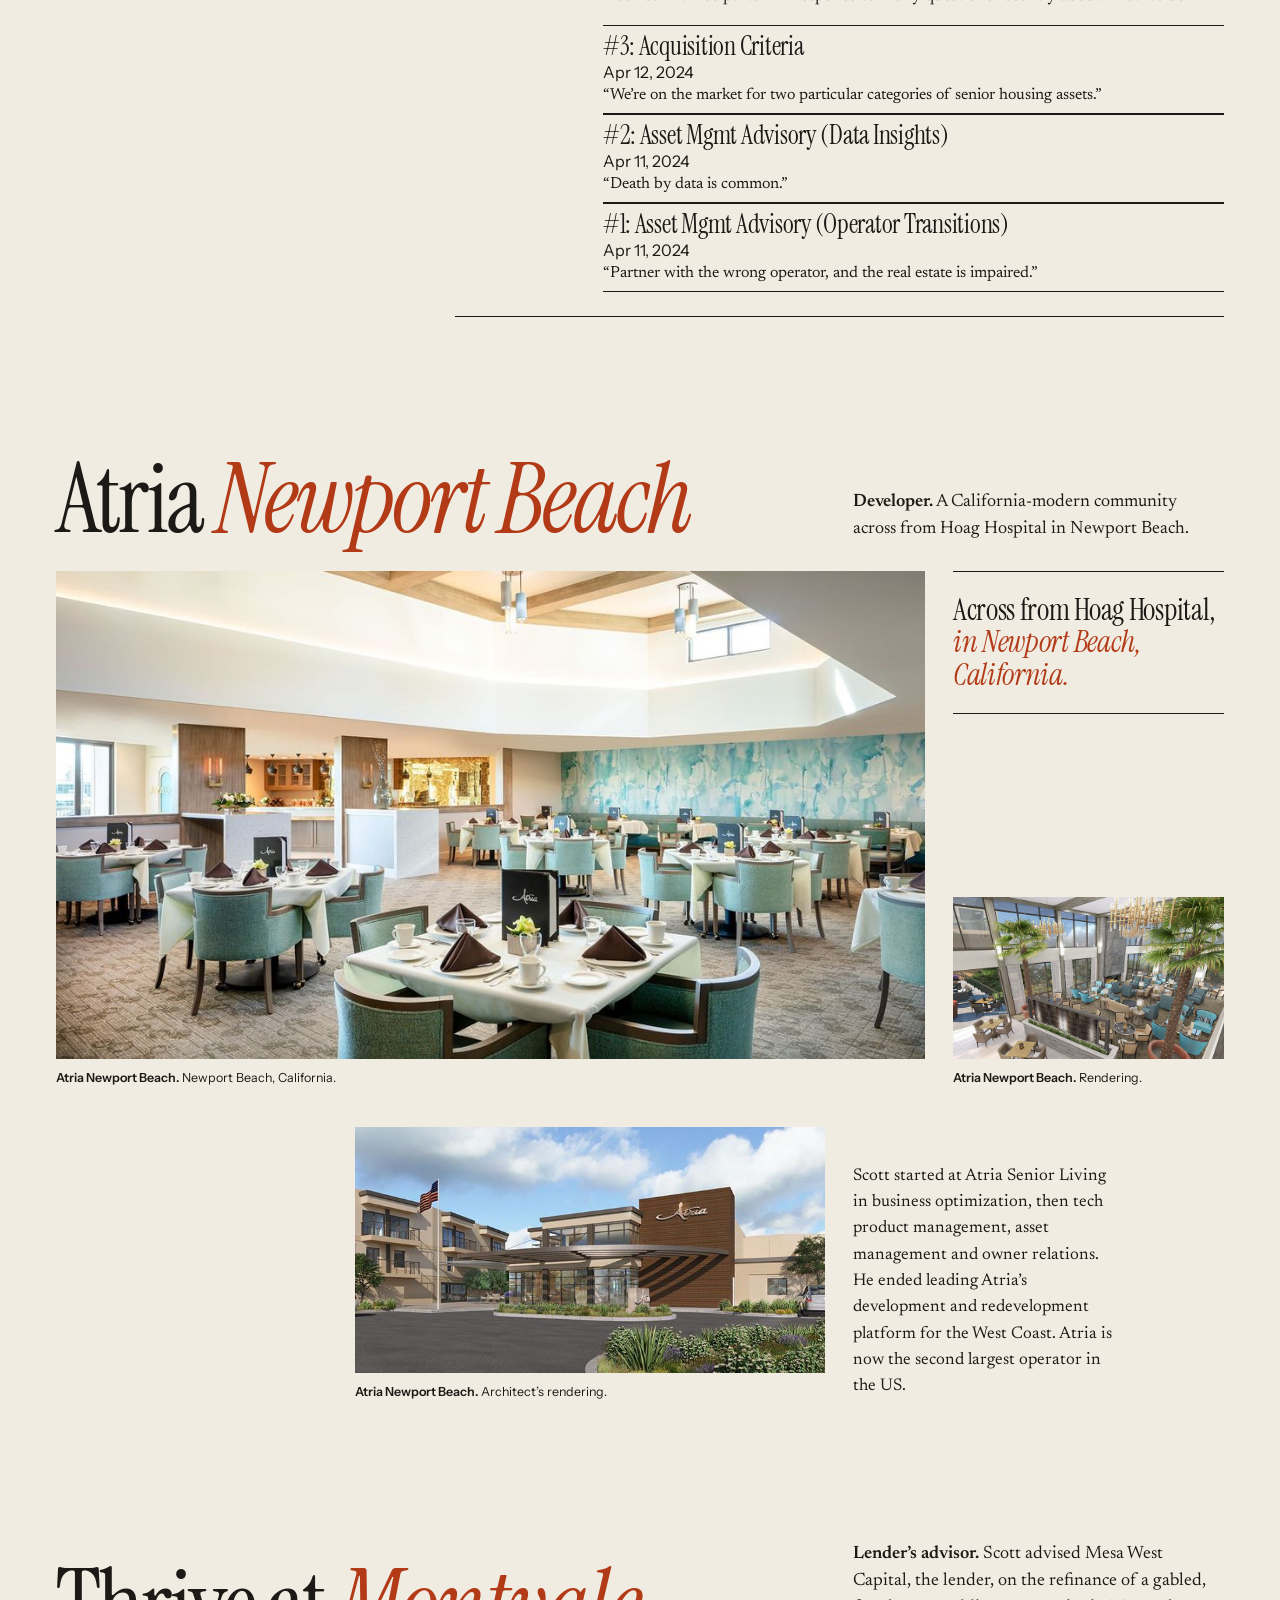
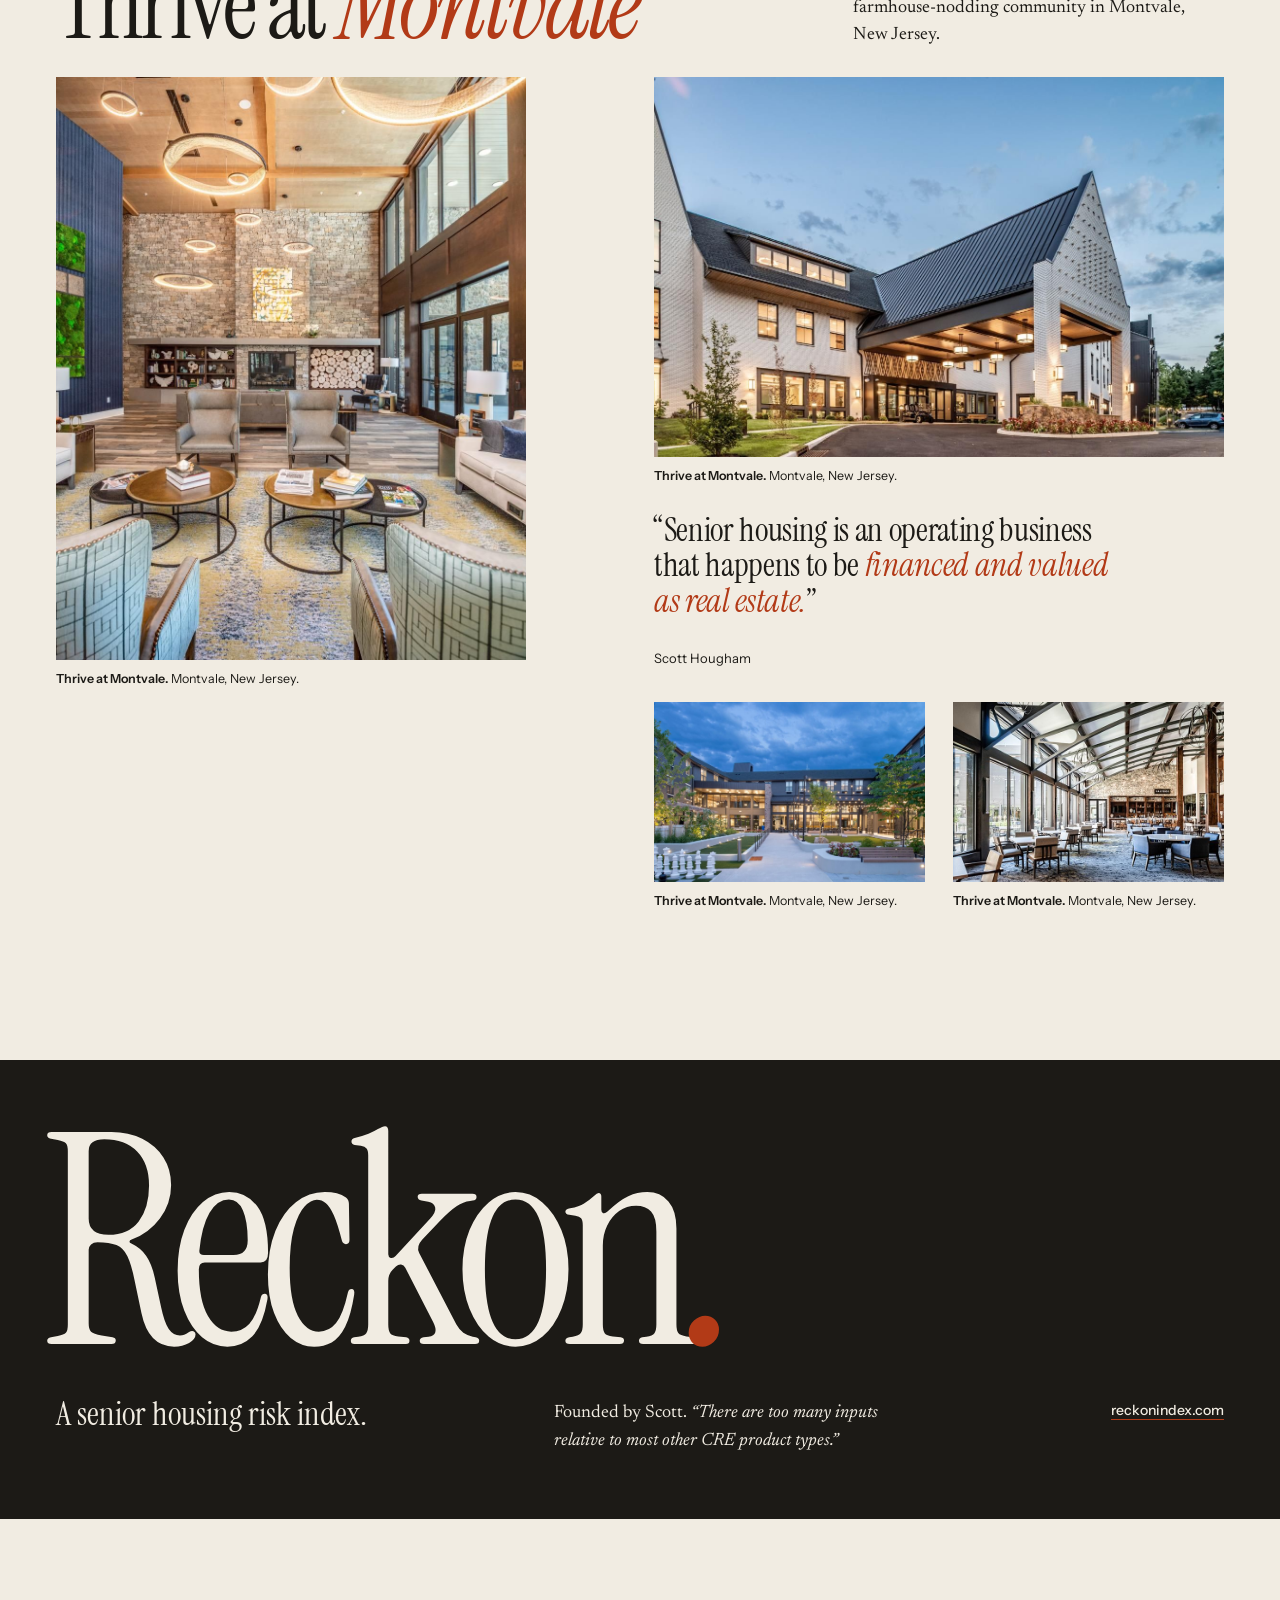
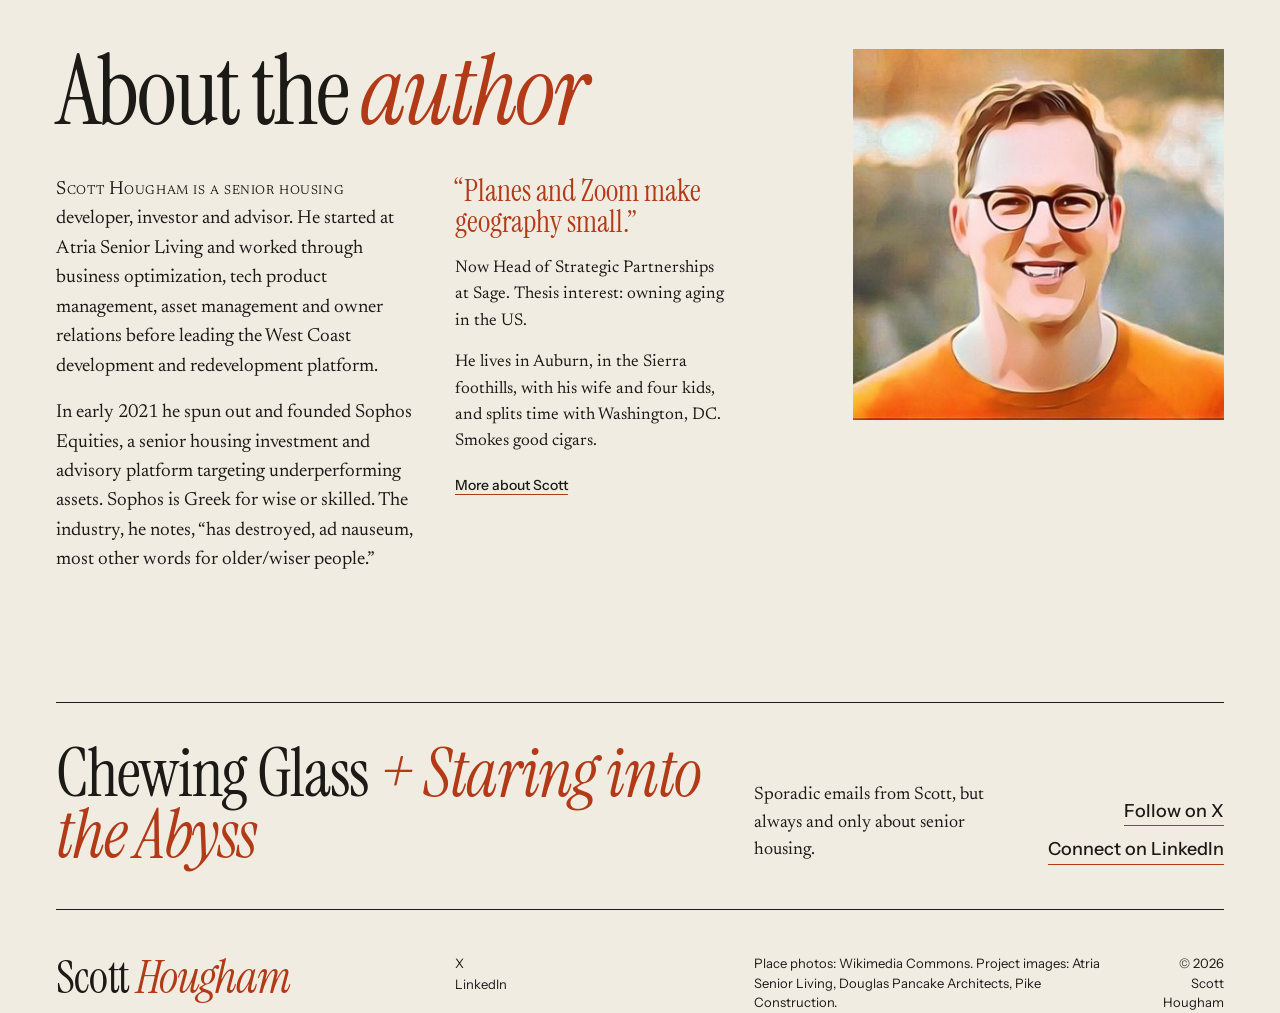
==== commit 4ec55d3e: "Remove email from site; contact via X and LinkedIn" ====
--- a/index.html
+++ b/index.html
@@ -152,7 +152,7 @@
   <div class="grid letter">
     <h2>Chewing Glass <em>+ Staring into the Abyss</em></h2>
     <p>Sporadic emails from Scott, but always and only about senior housing.</p>
-    <p class="go"><a href="mailto:scott@scotthougham.com?subject=Subscribe%20to%20Chewing%20Glass">Subscribe by email</a></p>
+    <p class="go"><a href="https://x.com/ScottHougham">Follow on X</a><a href="https://www.linkedin.com/in/scotthougham/">Connect on LinkedIn</a></p>
   </div>
 </section>
 </main>
@@ -162,7 +162,6 @@
     <p class="links">
       <a href="https://x.com/ScottHougham">X</a>
       <a href="https://www.linkedin.com/in/scotthougham/">LinkedIn</a>
-      <a href="mailto:scott@scotthougham.com">scott@scotthougham.com</a>
     </p>
     <p class="credit">Place photos: Wikimedia Commons. Project images: Atria Senior Living, Douglas Pancake Architects, Pike Construction.</p>
     <p class="copy">&copy; 2026 Scott Hougham</p>
--- a/style.css
+++ b/style.css
@@ -151,7 +151,8 @@
 .letter{margin-top:110px;border-top:1px solid var(--ink);border-bottom:1px solid var(--ink);padding:40px 0 44px}
 .letter h2{grid-column:1/8;font-family:var(--display);font-weight:400;font-size:clamp(40px, 5.2vw, 80px);line-height:.92;letter-spacing:-.02em}
 .letter p{grid-column:8/11;align-self:end;font-size:18px}
-.letter .go{grid-column:11/13;align-self:end;text-align:right}
+.letter .go{grid-column:11/13;align-self:end;display:flex;flex-direction:column;align-items:flex-end;gap:10px}
+.letter .go a{width:max-content}
 
 /* footer */
 footer{margin-top:44px;padding-bottom:44px}
@@ -280,6 +281,7 @@
   .about .bio,.about .bio2{margin-top:24px}
   .letter{margin-top:72px}
   .letter p,.letter .go{margin-top:18px;text-align:left}
+  .letter .go{align-items:flex-start}
   .article .aside{margin-top:30px}
   .article .aside .dek{position:static;font-size:28px}
   .prose{margin-top:26px;font-size:19px;line-height:1.6}
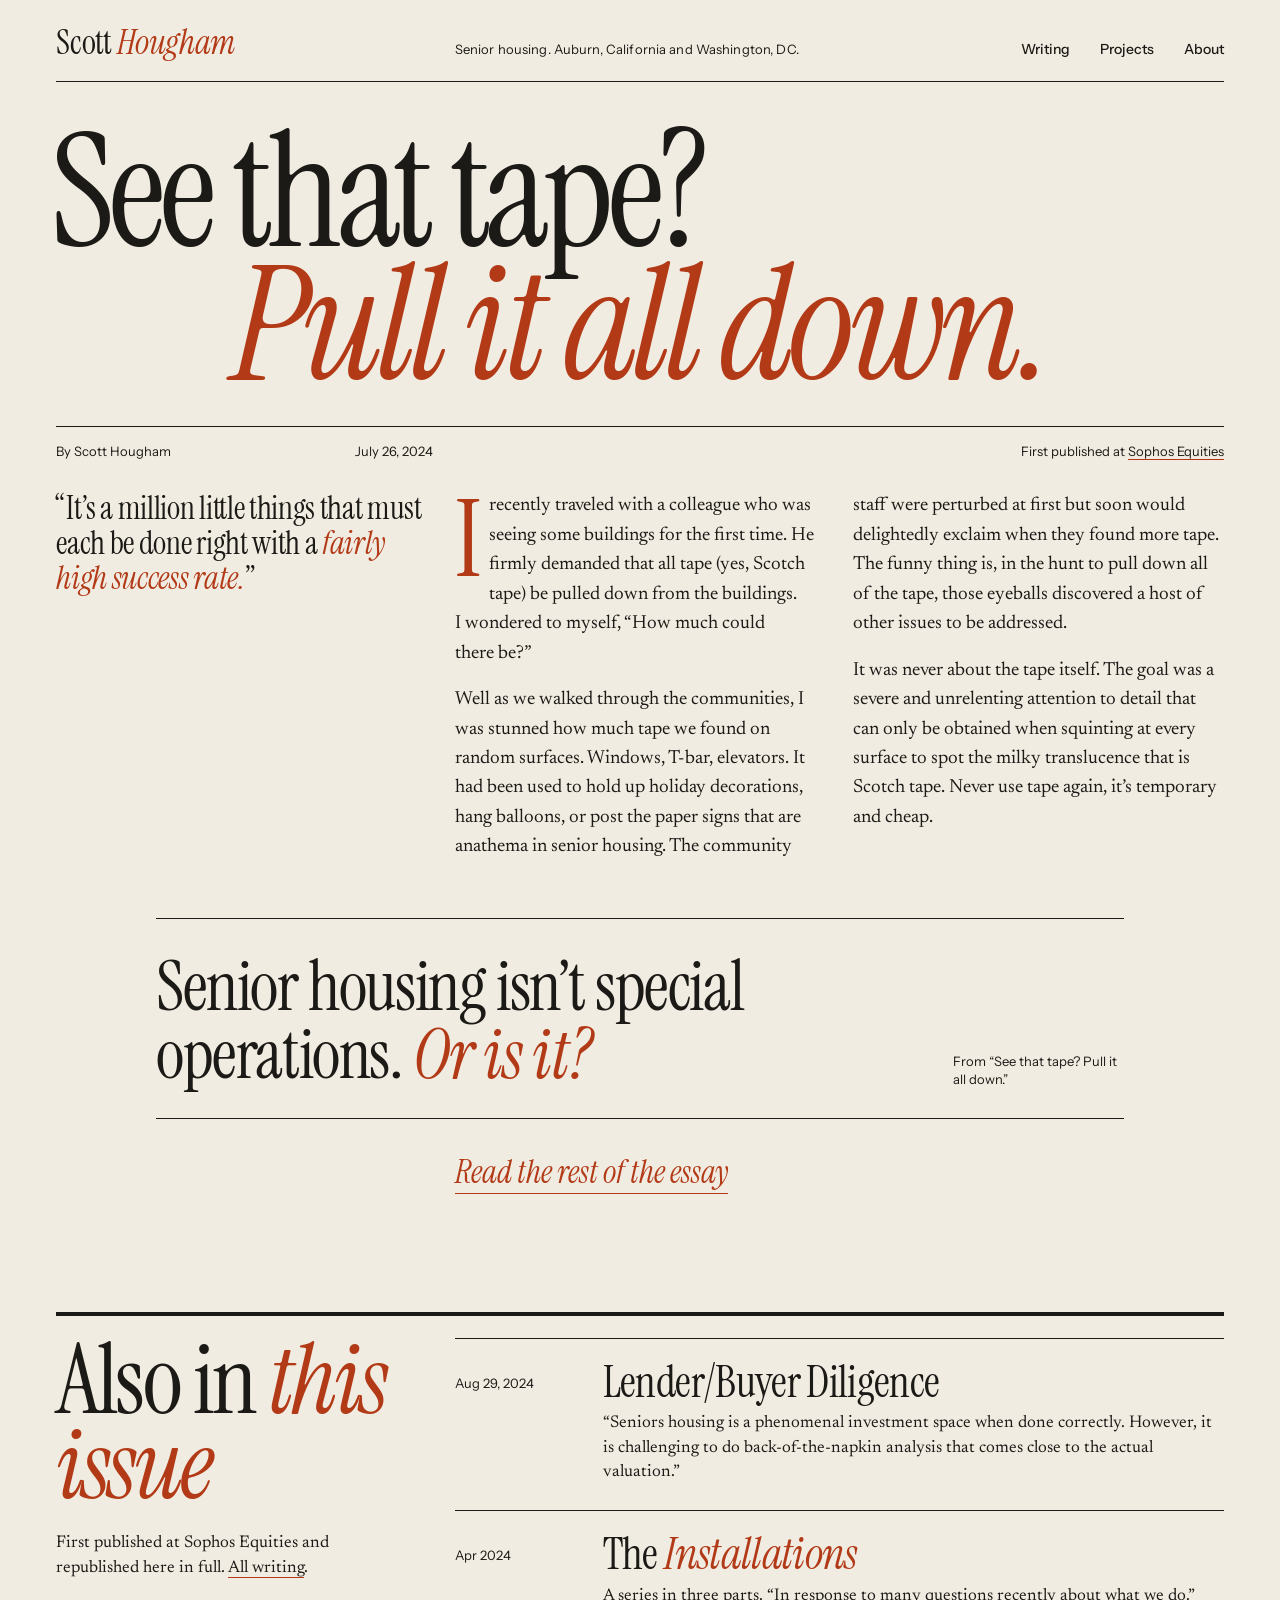
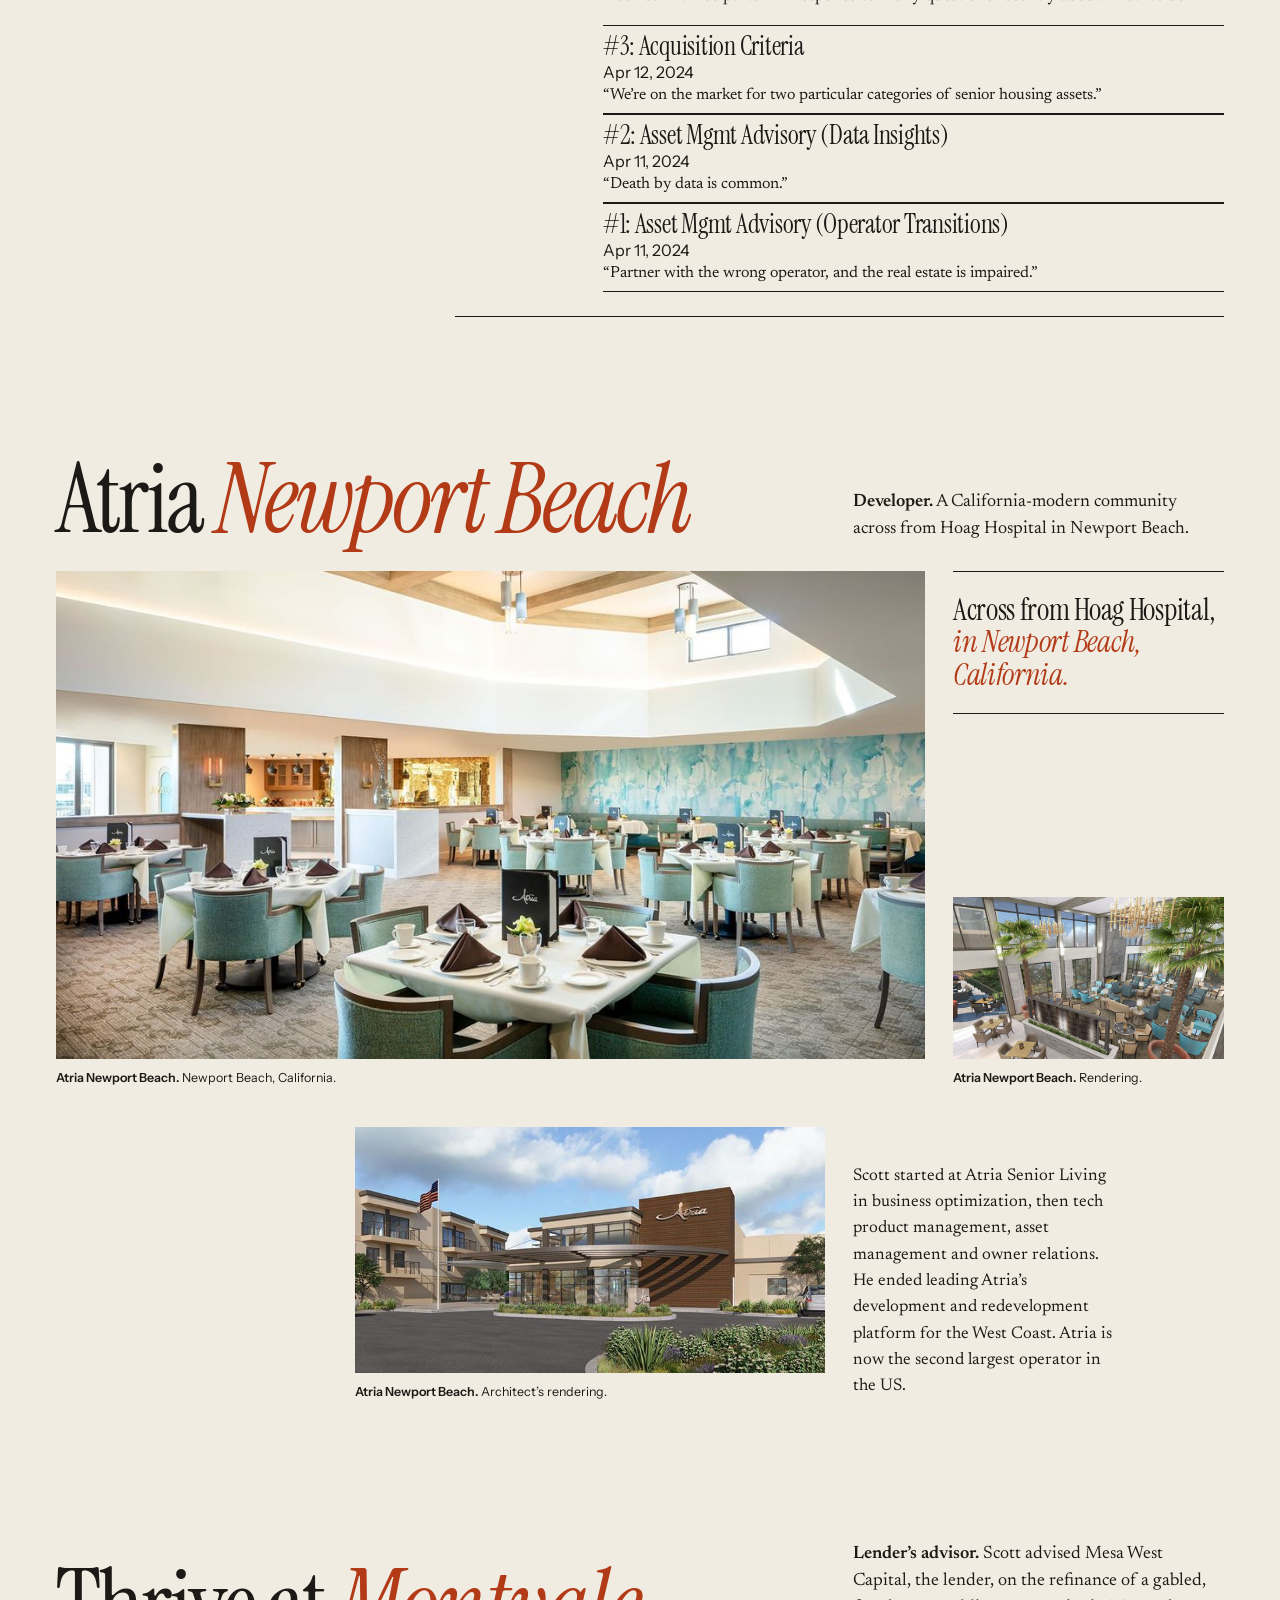
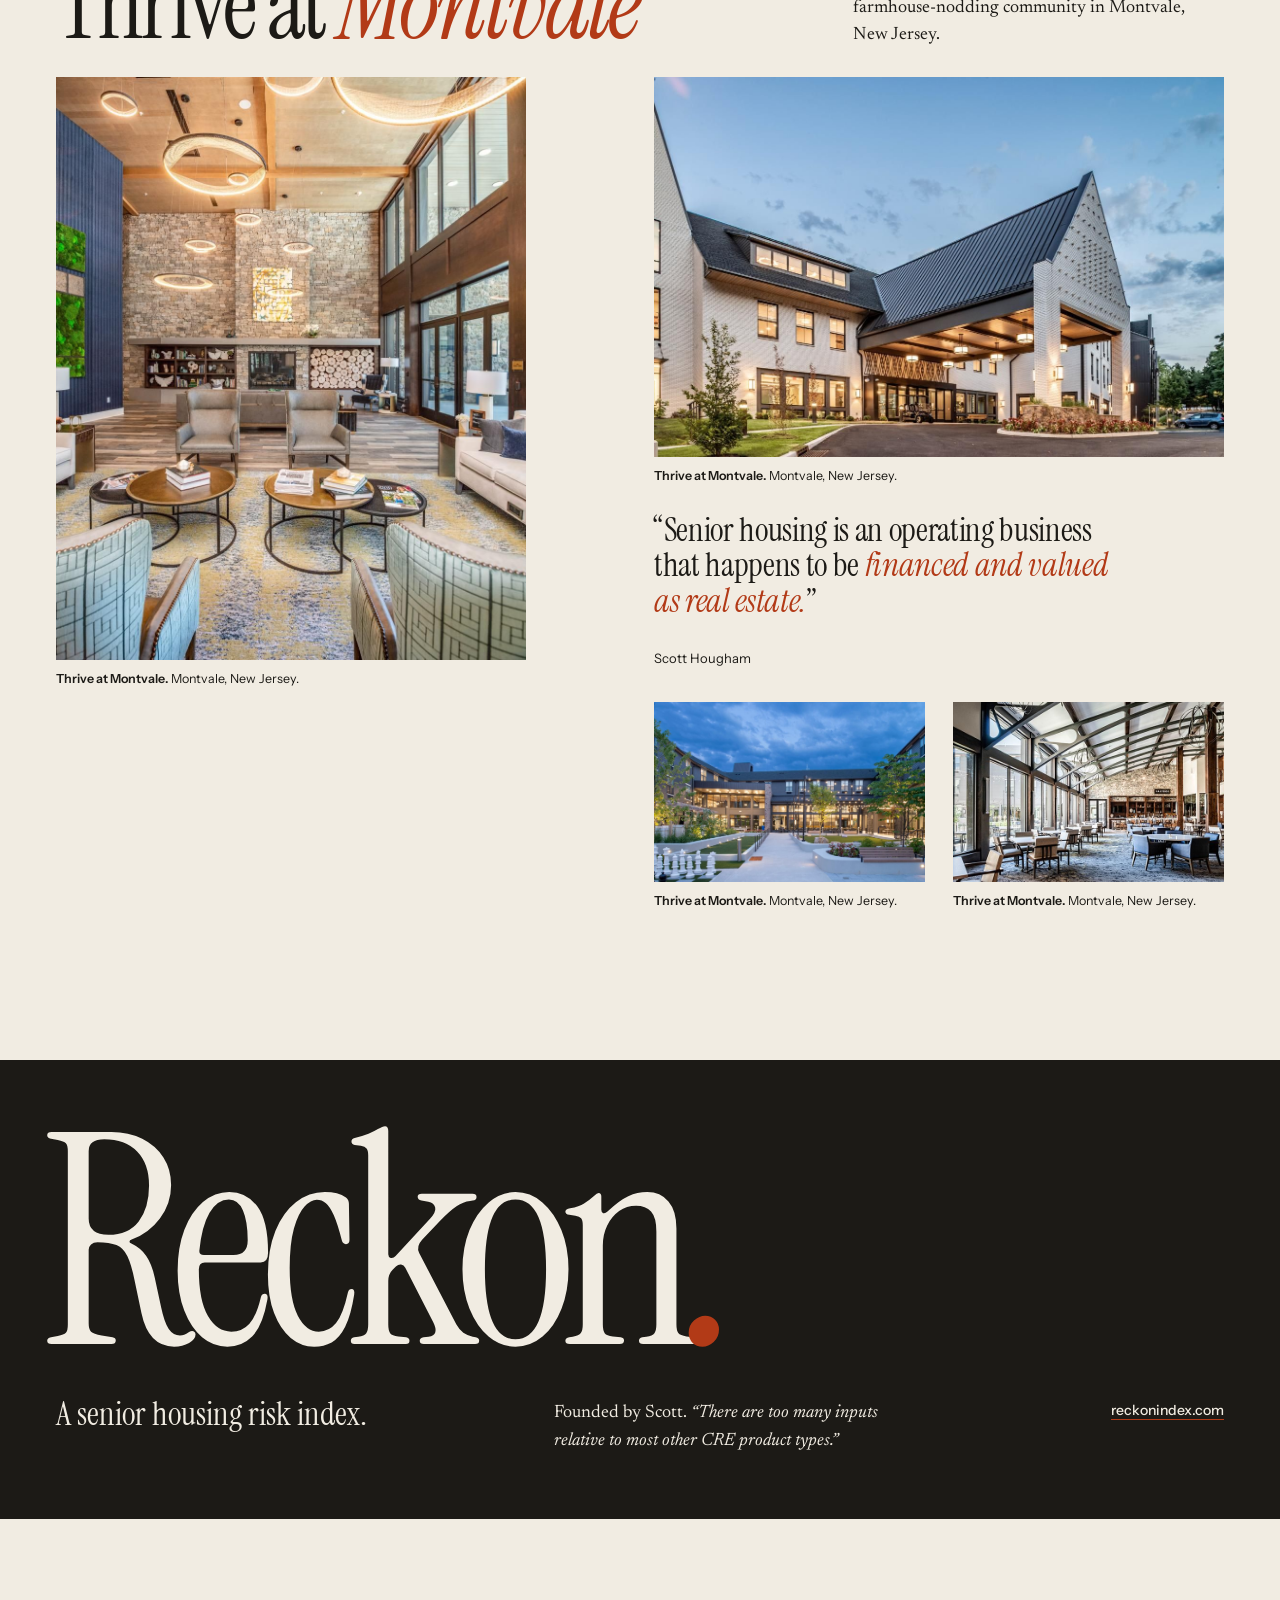
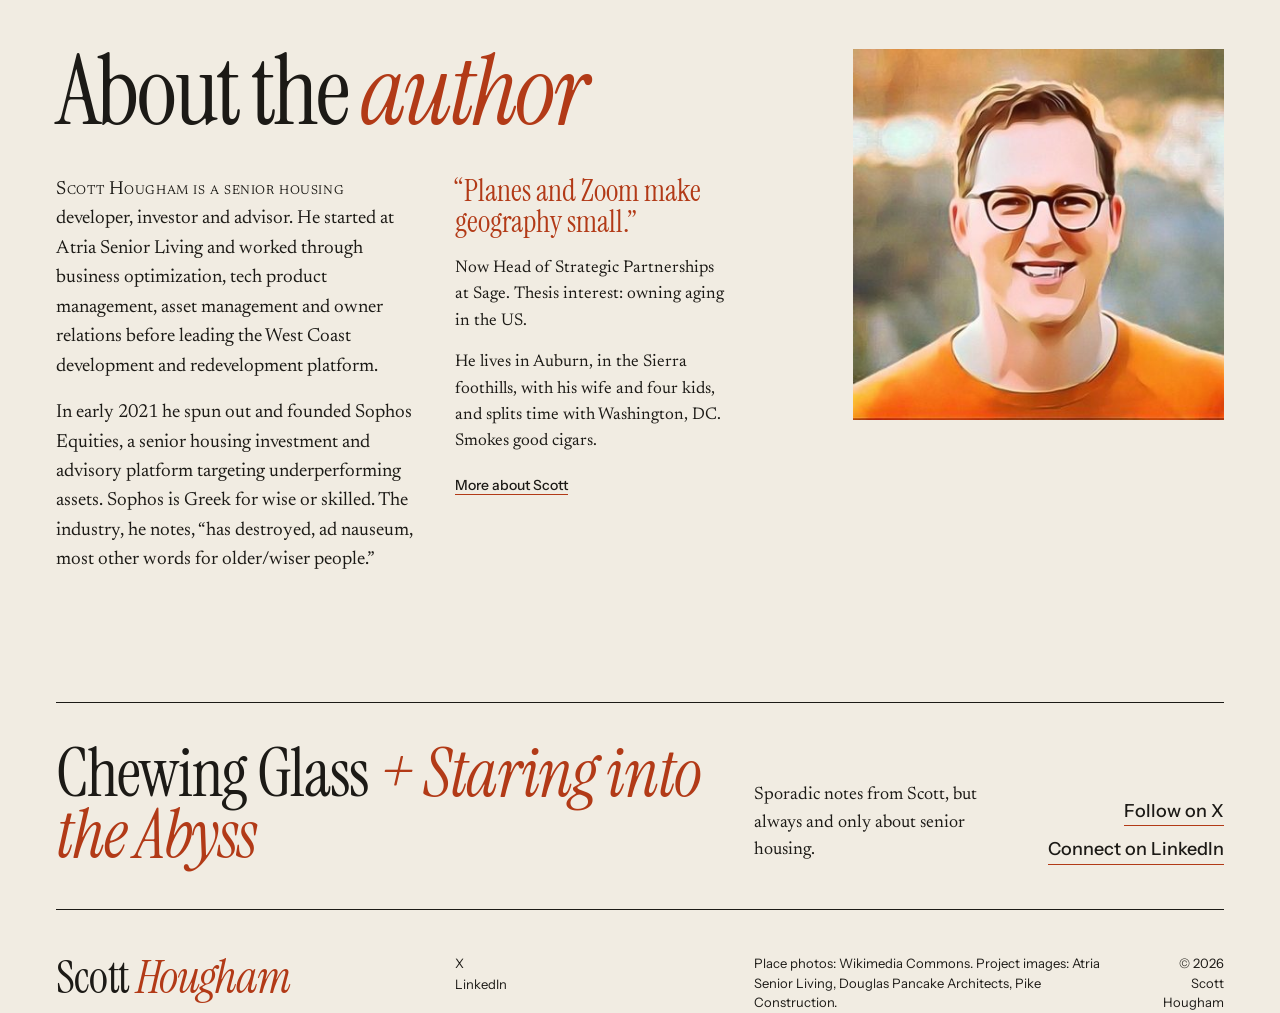
==== commit 7e5597bc: "Newsletter blurb: notes instead of emails" ====
--- a/index.html
+++ b/index.html
@@ -151,7 +151,7 @@
 <section class="wrap" aria-label="Newsletter">
   <div class="grid letter">
     <h2>Chewing Glass <em>+ Staring into the Abyss</em></h2>
-    <p>Sporadic emails from Scott, but always and only about senior housing.</p>
+    <p>Sporadic notes from Scott, but always and only about senior housing.</p>
     <p class="go"><a href="https://x.com/ScottHougham">Follow on X</a><a href="https://www.linkedin.com/in/scotthougham/">Connect on LinkedIn</a></p>
   </div>
 </section>
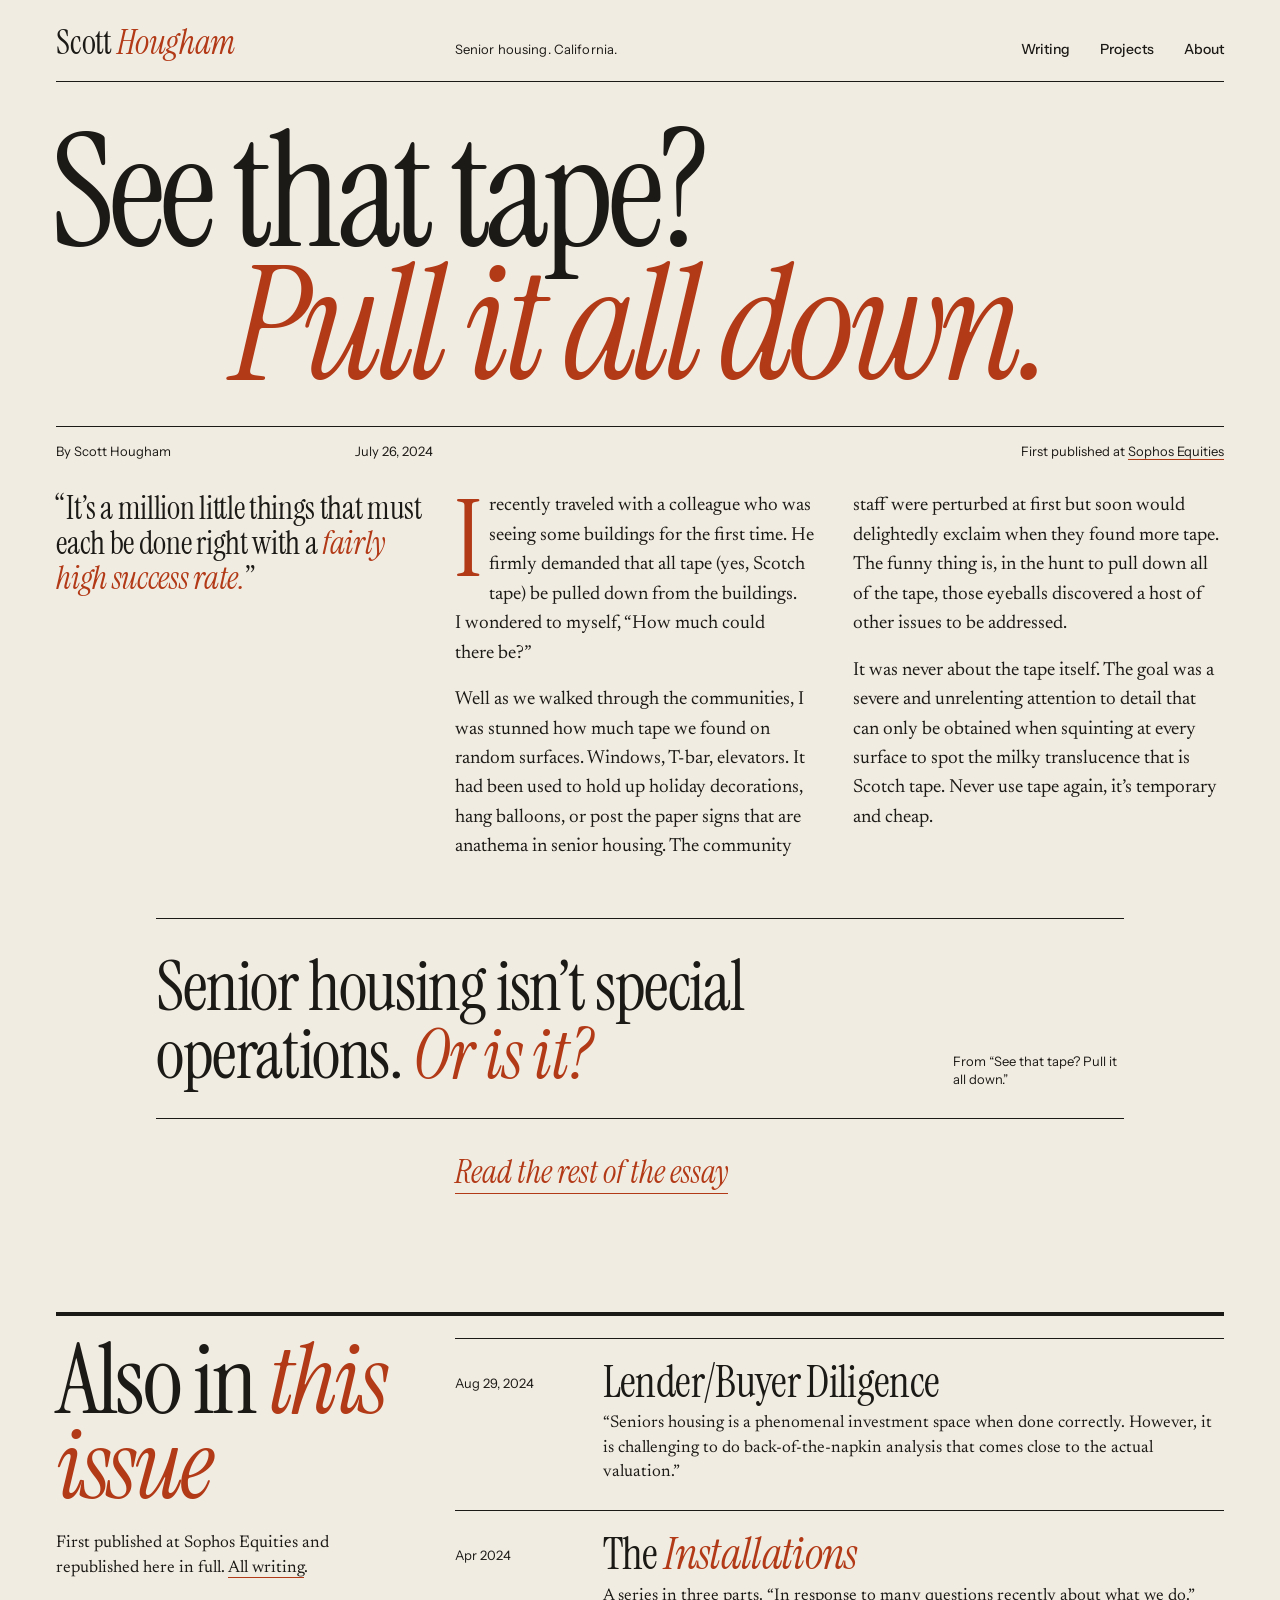
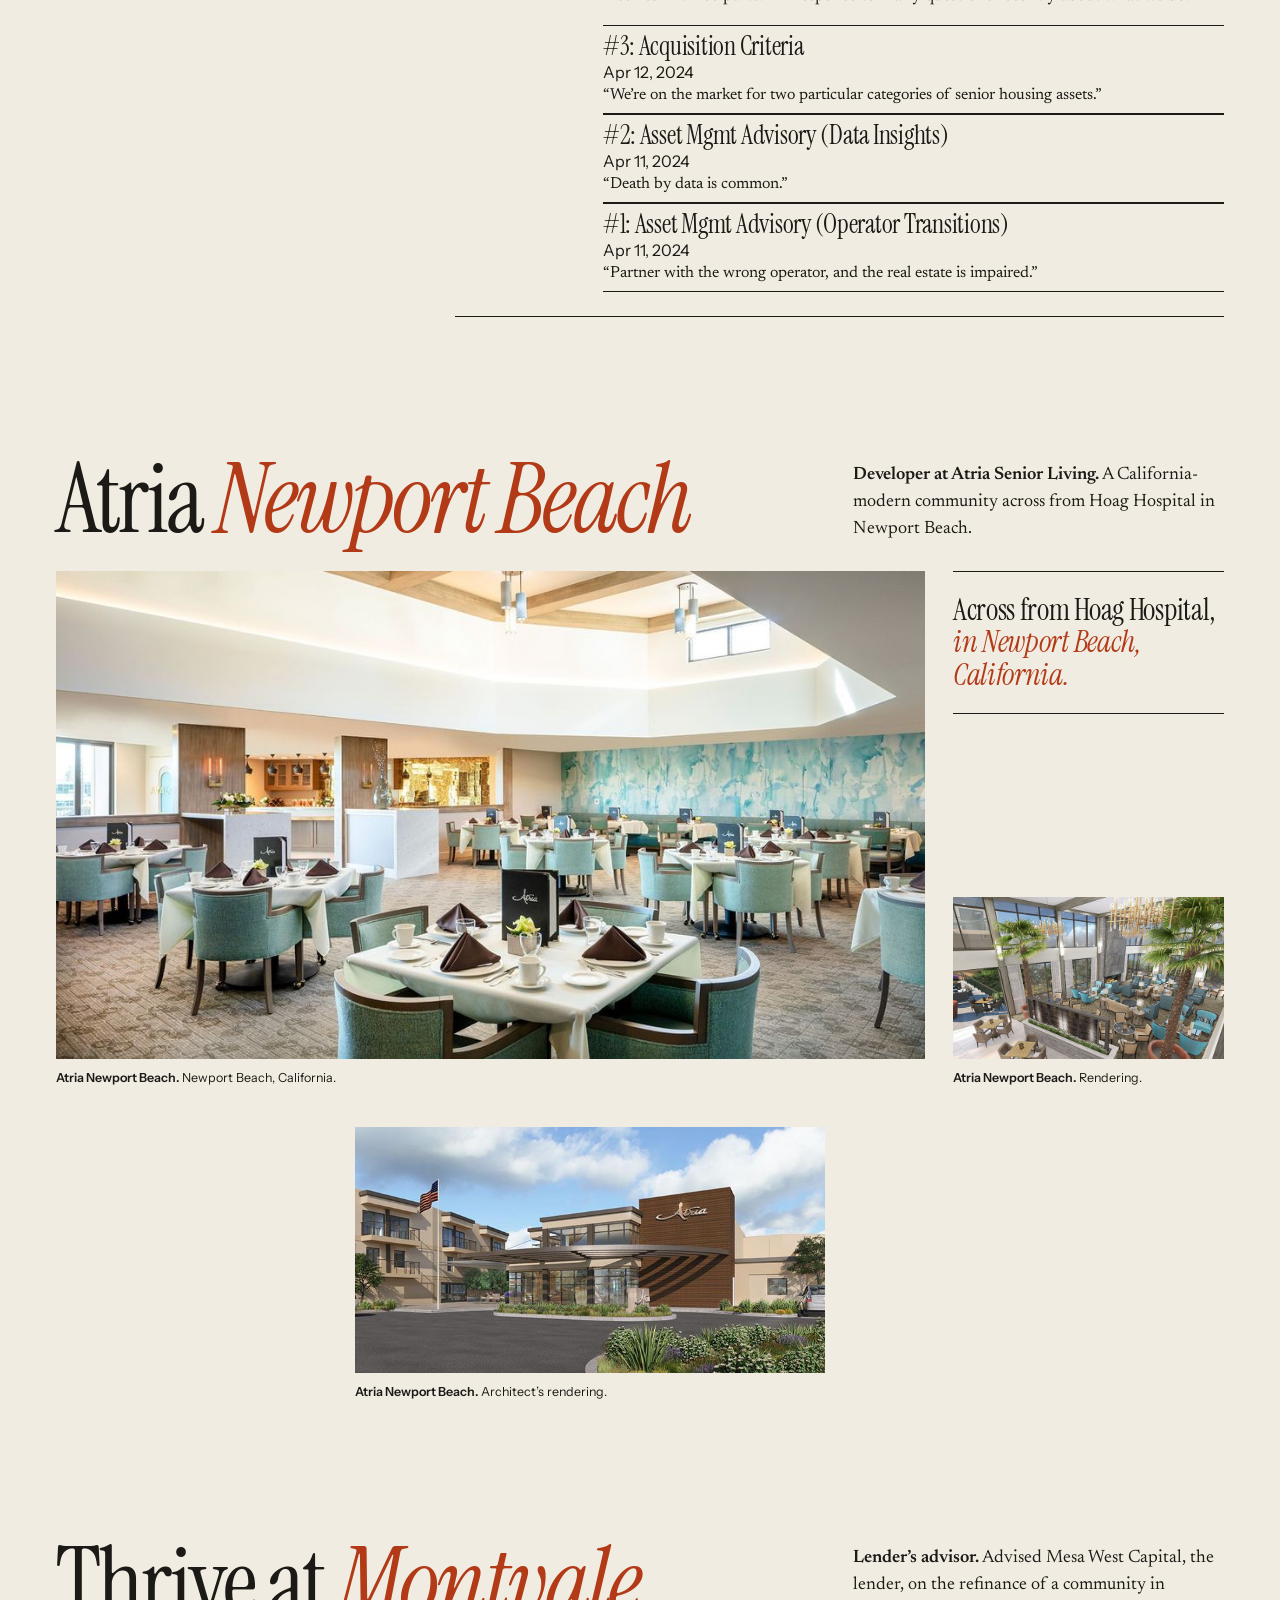
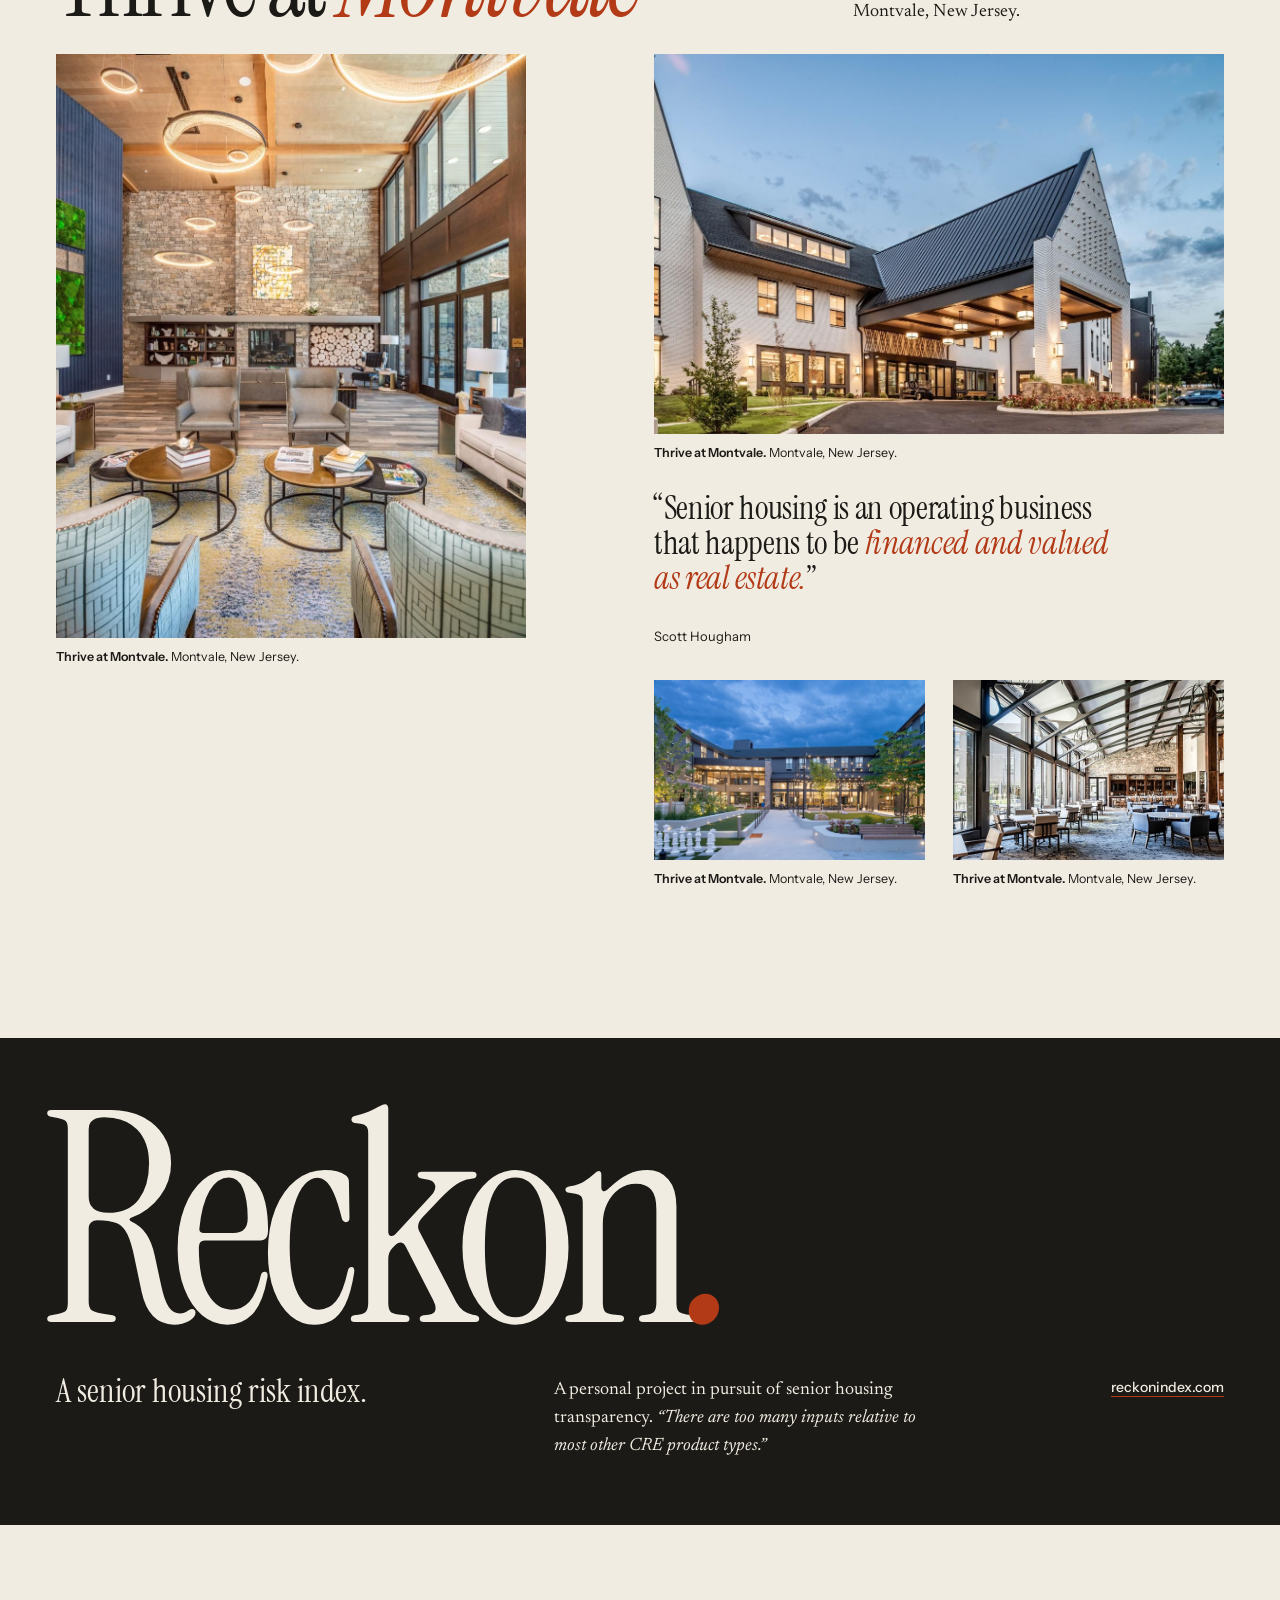
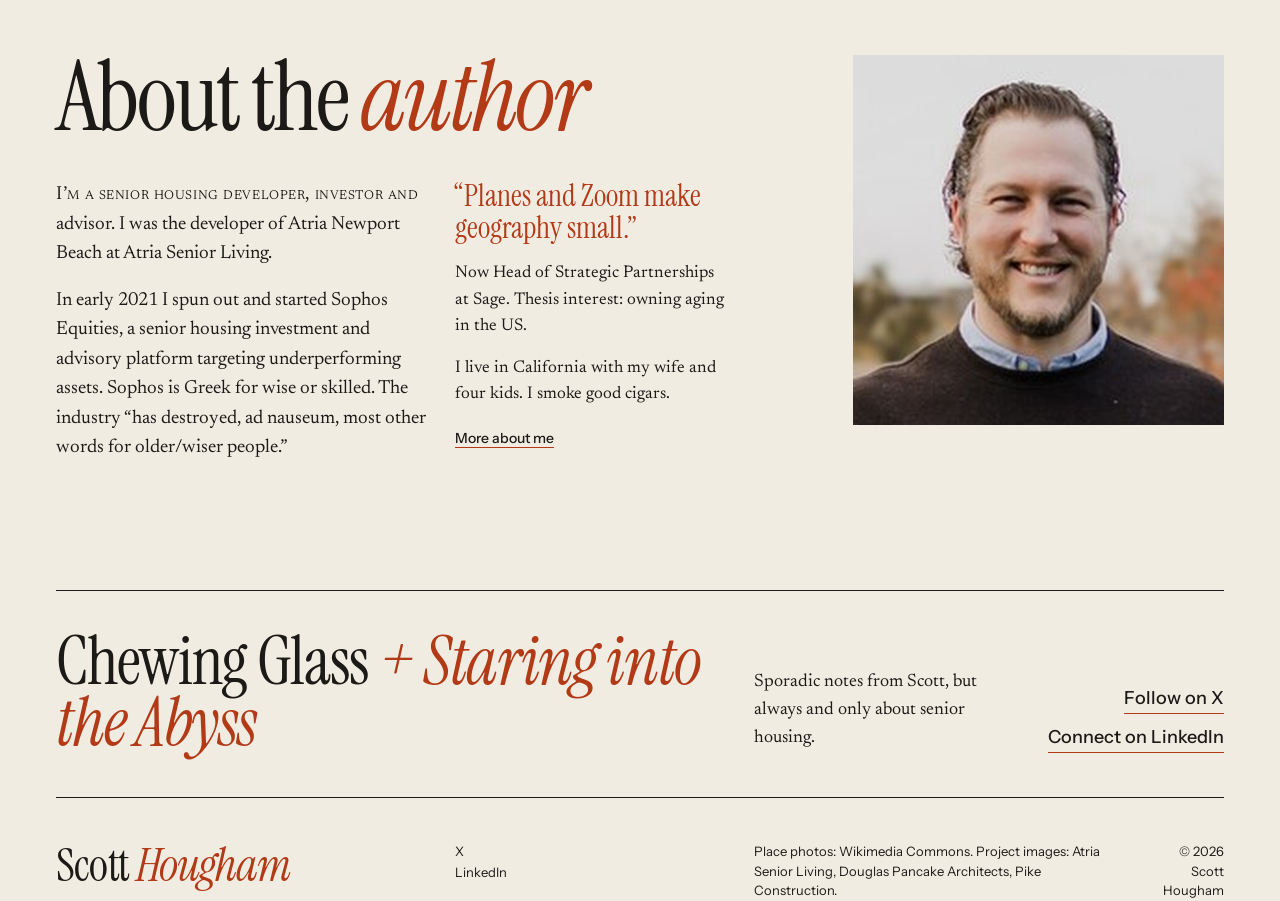
==== commit 10541cfc: "Copy edits: location to California, first-person bio, Atria role, Reckon line, LinkedIn headshot" ====
--- a/index.html
+++ b/index.html
@@ -4,12 +4,12 @@
 <meta charset="utf-8">
 <meta name="viewport" content="width=device-width, initial-scale=1">
 <title>Scott Hougham. Senior housing developer, investor and advisor</title>
-<meta name="description" content="Scott Hougham is a senior housing developer, investor and advisor in Auburn, California and Washington, DC. Writing, projects and a newsletter about senior housing.">
+<meta name="description" content="Senior housing developer, investor and advisor in California. Writing and projects about senior housing.">
 <link rel="canonical" href="https://scotthougham.com/">
 <meta property="og:type" content="website">
 <meta property="og:site_name" content="Scott Hougham">
 <meta property="og:title" content="Scott Hougham. Senior housing developer, investor and advisor">
-<meta property="og:description" content="Scott Hougham is a senior housing developer, investor and advisor in Auburn, California and Washington, DC. Writing, projects and a newsletter about senior housing.">
+<meta property="og:description" content="Senior housing developer, investor and advisor in California. Writing and projects about senior housing.">
 <meta property="og:url" content="https://scotthougham.com/">
 <meta property="og:image" content="https://scotthougham.com/assets/american-river-canyon-1.jpg">
 <meta name="twitter:card" content="summary_large_image">
@@ -25,7 +25,7 @@
 <header class="wrap">
   <div class="mast">
     <a class="name" href="/">Scott <em>Hougham</em></a>
-    <span class="where">Senior housing. Auburn, California and Washington, DC.</span>
+    <span class="where">Senior housing. California.</span>
     <nav aria-label="Main">
       <a href="/writing/">Writing</a>
       <a href="/projects/">Projects</a>
@@ -86,7 +86,7 @@
   <div class="grid">
     <div class="f-head">
       <h2 class="sec-h">Atria <em>Newport Beach</em></h2>
-      <p><b>Developer.</b> A California-modern community across from Hoag Hospital in Newport Beach.</p>
+      <p><b>Developer at Atria Senior Living.</b> A California-modern community across from Hoag Hospital in Newport Beach.</p>
     </div>
     <figure class="big"><div class="ph"><img src="/assets/atria-gallery.jpg" width="1800" height="1013" alt="Dining room at Atria Newport Beach" decoding="async" loading="lazy" srcset="/assets/atria-gallery-1000.jpg 1000w, /assets/atria-gallery.jpg 1800w" sizes="(max-width:900px) 100vw, 75vw"></div>
       <figcaption><b>Atria Newport Beach.</b> Newport Beach, California.</figcaption></figure>
@@ -97,7 +97,6 @@
     </div>
     <figure class="ext"><div class="ph"><img src="/assets/atria-exterior.jpg" width="696" height="365" alt="Architect rendering of the Atria Newport Beach exterior" decoding="async" loading="lazy"></div>
       <figcaption><b>Atria Newport Beach.</b> Architect&rsquo;s rendering.</figcaption></figure>
-    <p class="extnote">Scott started at Atria Senior Living in business optimization, then tech product management, asset management and owner relations. He ended leading Atria&rsquo;s development and redevelopment platform for the West Coast. Atria is now the second largest operator in the US.</p>
   </div>
 </section>
 
@@ -105,7 +104,7 @@
   <div class="grid">
     <div class="f-head">
       <h2 class="sec-h">Thrive at <em>Montvale</em></h2>
-      <p><b>Lender&rsquo;s advisor.</b> Scott advised Mesa West Capital, the lender, on the refinance of a gabled, farmhouse-nodding community in Montvale, New Jersey.</p>
+      <p><b>Lender&rsquo;s advisor.</b> Advised Mesa West Capital, the lender, on the refinance of a community in Montvale, New Jersey.</p>
     </div>
     <figure class="tall"><div class="ph"><img src="/assets/thrive-72.jpg" width="967" height="1200" alt="Lobby lounge with fireplace at Thrive at Montvale" decoding="async" loading="lazy"></div>
       <figcaption><b>Thrive at Montvale.</b> Montvale, New Jersey.</figcaption></figure>
@@ -126,7 +125,7 @@
   <div class="grid">
     <a class="word" href="https://reckonindex.com">Reckon<em>.</em></a>
     <p class="r1">A senior housing risk index.</p>
-    <p class="r2">Founded by Scott. <q>There are too many inputs relative to most other CRE product types.</q></p>
+    <p class="r2">A personal project in pursuit of senior housing transparency. <q>There are too many inputs relative to most other CRE product types.</q></p>
     <p class="r3"><a href="https://reckonindex.com">reckonindex.com</a></p>
   </div>
 </section>
@@ -134,16 +133,16 @@
 <section class="wrap about" id="about">
   <div class="grid">
     <h2 class="sec-h">About the <em>author</em></h2>
-    <figure class="shot"><div class="ph"><img src="/assets/headshot-400.jpg" width="400" height="400" alt="Scott Hougham" decoding="async" loading="lazy" srcset="/assets/headshot-400.jpg 400w, /assets/headshot.jpg 800w" sizes="(max-width:900px) 280px, 30vw"></div></figure>
+    <figure class="shot"><div class="ph"><img src="/assets/headshot.jpg" width="400" height="400" alt="Scott Hougham" decoding="async" loading="lazy"></div></figure>
     <div class="bio">
-      <p>Scott Hougham is a senior housing developer, investor and advisor. He started at Atria Senior Living and worked through business optimization, tech product management, asset management and owner relations before leading the West Coast development and redevelopment platform.</p>
-      <p>In early 2021 he spun out and founded Sophos Equities, a senior housing investment and advisory platform targeting underperforming assets. Sophos is Greek for wise or skilled. The industry, he notes, &ldquo;has destroyed, ad nauseum, most other words for older/wiser people.&rdquo;</p>
+      <p>I&rsquo;m a senior housing developer, investor and advisor. I was the developer of Atria Newport Beach at Atria Senior Living.</p>
+      <p>In early 2021 I spun out and started Sophos Equities, a senior housing investment and advisory platform targeting underperforming assets. Sophos is Greek for wise or skilled. The industry &ldquo;has destroyed, ad nauseum, most other words for older/wiser people.&rdquo;</p>
     </div>
     <div class="bio2">
       <p class="q">&ldquo;Planes and Zoom make geography small.&rdquo;</p>
       <p>Now Head of Strategic Partnerships at Sage. Thesis interest: owning aging in the US.</p>
-      <p>He lives in Auburn, in the Sierra foothills, with his wife and four kids, and splits time with Washington, DC. Smokes good cigars.</p>
-      <p class="go"><a href="/about/">More about Scott</a></p>
+      <p>I live in California with my wife and four kids. I smoke good cigars.</p>
+      <p class="go"><a href="/about/">More about me</a></p>
     </div>
   </div>
 </section>
